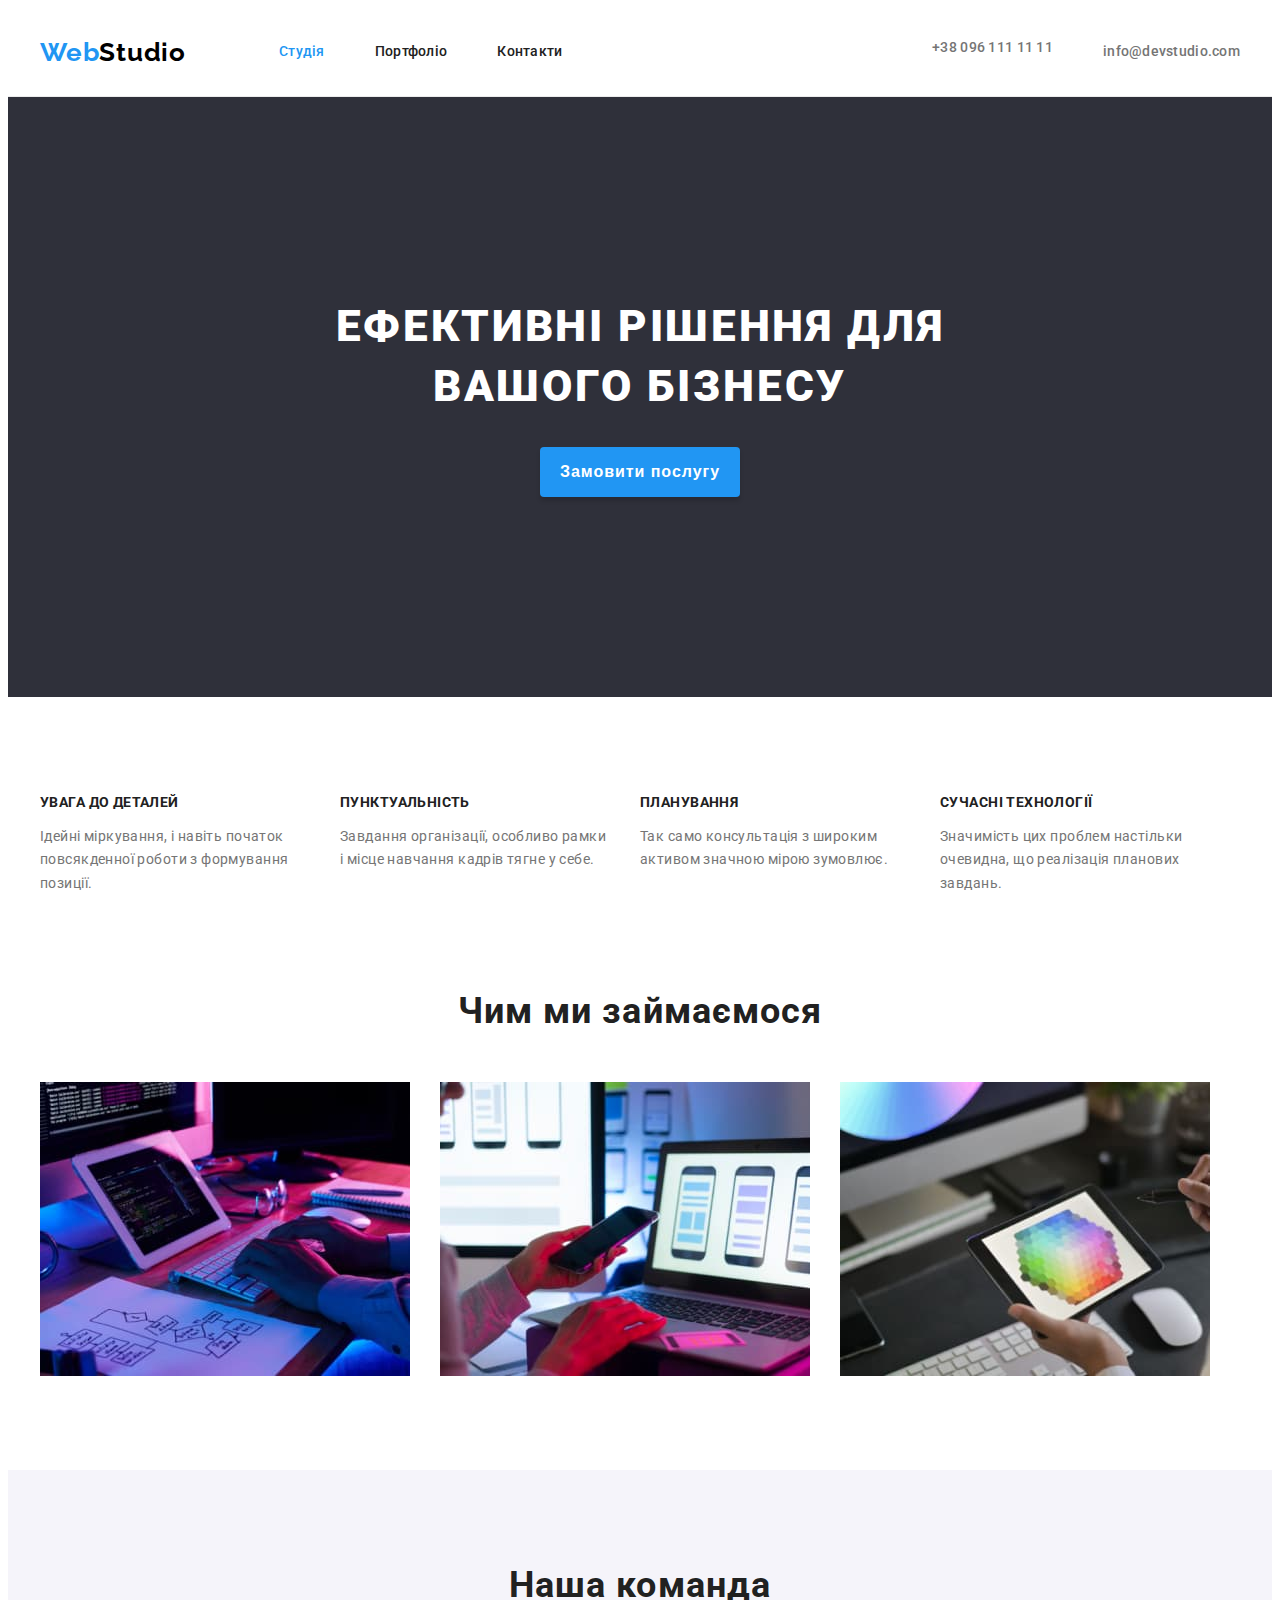
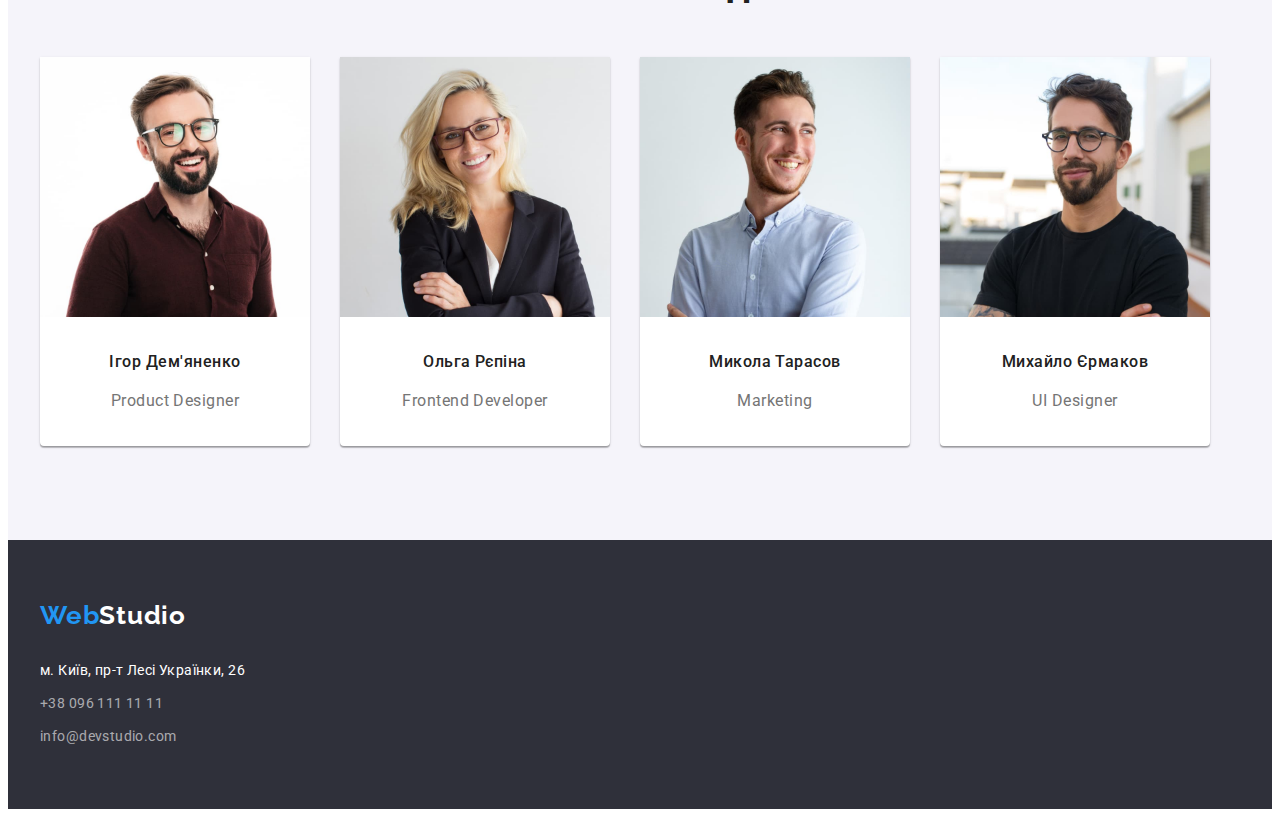
==== index.html @ 99e2f4e7 "save" ====
<!DOCTYPE html>
<html lang="uk">
  <head>
    <meta charset="UTF-8" />
    <meta name="viewport" content="width=device-width, initial-scale=1.0" />
    <title>Студія</title>
    <link rel="preconnect" href="https://fonts.googleapis.com" />
    <link rel="preconnect" href="https://fonts.gstatic.com" crossorigin />
    <link
      href="https://fonts.googleapis.com/css2?family=Raleway:wght@700&family=Roboto:wght@400;500;700;900&display=swap"
      rel="stylesheet"
    />
    <link
      rel="stylesheet"
      href="https://cdnjs.cloudflare.com/ajax/libs/modern-normalize/2.0.0/modern-normalize.min.css"
      integrity="sha512-4xo8blKMVCiXpTaLzQSLSw3KFOVPWhm/TRtuPVc4WG6kUgjH6J03IBuG7JZPkcWMxJ5huwaBpOpnwYElP/m6wg=="
      crossorigin="anonymous"
      referrerpolicy="no-referrer"
    />
    <link rel="stylesheet" href="./css/styles.css" />
  </head>
  <body>
    <header class="header">
      <div class="container header-container">
        <a class="logo header-logo link" href="index.html" lang="eu"
          >Web<span class="logo-color">Studio</span></a
        >
        <nav class="header-nav">
          <ul class="header-menu list">
            <li class="menu-item">
              <a class="menu-link current link" href="./index.html">Студія</a>
            </li>
            <li class="menu-item">
              <a class="menu-link link" href="./portfolio.html">Портфоліо</a>
            </li>
            <li class="menu-item">
              <a class="menu-link link" href="#address">Контакти</a>
            </li>
          </ul>
        </nav>
        <ul class="contacts list contacts-header">
          <li class="contacts-item">
            <a class="contacts-link link" href="tel:+380961111111"
              >+38 096 111 11 11</a
            >
          </li>
          <li class="contacts-item">
            <a class="contacts-link link" href="mailto:info@devstudio.com"
              >info@devstudio.com</a
            >
          </li>
        </ul>
      </div>
    </header>
    <main class="main">
      <!-- Hero -->
      <section class="hero">
        <div class="container hero-container">
          <h1 class="hero-title">Ефективні рішення для вашого бізнесу</h1>
          <button type="button" class="hero-button">Замовити послугу</button>
        </div>
      </section>

      <!--Наші переваги-->
      <section class="advantages section">
        <div class="container">
          <h2 class="hiden-title visually-hidden">Наші переваги</h2>
          <ul class="advantages-list list">
            <li class="advantages-item">
              <h3 class="advantages-list-title">УВАГА ДО ДЕТАЛЕЙ</h3>
              <p class="advantages-text">
                Ідейні міркування, і навіть початок повсякденної роботи з
                формування позиції.
              </p>
            </li>
            <li class="advantages-item">
              <h3 class="advantages-list-title">ПУНКТУАЛЬНІСТЬ</h3>
              <p class="advantages-text">
                Завдання організації, особливо рамки і місце навчання кадрів
                тягне у себе.
              </p>
            </li>
            <li class="advantages-item">
              <h3 class="advantages-list-title">ПЛАНУВАННЯ</h3>
              <p class="advantages-text">
                Так само консультація з широким активом значною мірою зумовлює.
              </p>
            </li>
            <li class="advantages-item">
              <h3 class="advantages-list-title">СУЧАСНІ ТЕХНОЛОГІЇ</h3>
              <p class="advantages-text">
                Значимість цих проблем настільки очевидна, що реалізація
                планових завдань.
              </p>
            </li>
          </ul>
        </div>
      </section>

      <!--Наші послуги-->
      <section class="services section">
        <div class="container">
          <h2 class="services-title">Чим ми займаємося</h2>
          <ul class="services-list list">
            <li class="services-item">
              <img
                src="./images/box.jpg"
                alt="розробка сайтів"
                width="370"
                height="294"
              />
            </li>
            <li class="services-item">
              <img
                src="./images/box2.jpg"
                alt="розробка мобільних додатків"
                width="370"
                height="294"
              />
            </li>
            <li class="services-item">
              <img
                src="./images/box3.jpg"
                alt="веб дизайн"
                width="370"
                height="294"
              />
            </li>
          </ul>
        </div>
      </section>

      <!--Наша команда-->
      <section class="team section">
        <div class="container">
          <h2 class="team-title">Наша команда</h2>
          <ul class="team-list list">
            <li class="team-item">
              <img
                src="./images/team/team1.jpg"
                alt="Фото"
                width="270"
                height="260"
              />
              <div class="team-card-container">
                <h3 class="team-list-title">Ігор Дем'яненко</h3>
                <p class="team-text">Product Designer</p>
              </div>
            </li>
            <li class="team-item">
              <img
                src="./images/team/team2.jpg"
                alt="Фото"
                width="270"
                height="260"
              />
              <div class="team-card-container">
                <h3 class="team-list-title">Ольга Рєпіна</h3>
                <p class="team-text">Frontend Developer</p>
              </div>
            </li>
            <li class="team-item">
              <img
                src="./images/team/team3.jpg"
                alt="Фото"
                width="270"
                height="260"
              />
              <div class="team-card-container">
                <h3 class="team-list-title">Микола Тарасов</h3>
                <p class="team-text">Marketing</p>
              </div>
            </li>
            <li class="team-item">
              <img
                src="./images/team/team4.jpg"
                alt="Фото"
                width="270"
                height="260"
              />
              <div class="team-card-container">
                <h3 class="team-list-title">Михайло Єрмаков</h3>
                <p class="team-text">UI Designer</p>
              </div>
            </li>
          </ul>
        </div>
      </section>
    </main>
    <footer class="footer">
      <div class="container">
        <a class="logo logo-footer link" href="index.html" lang="eu"
          >Web<span class="logo-color-footer">Studio</span></a
        >
        <address class="address-footer" id="address">
          <p class="address-text">м. Київ, пр-т Лесі Українки, 26</p>
          <ul class="contacts list contacts-footer">
            <li class="contacts-item">
              <a
                class="contacts-link link contacst-footer"
                href="tel:+380961111111"
                >+38 096 111 11 11</a
              >
            </li>
            <li class="contacts-item">
              <a
                class="contacts-link link contacst-footer"
                href="mailto:info@devstudio.com"
                >info@devstudio.com</a
              >
            </li>
          </ul>
        </address>
      </div>
    </footer>
  </body>
</html>
---- css/styles.css ----
:root {
    --main-color: #fff;
    --first-color: #2F303A;
    --second-color: #F5F4FA;
    --first-text-color: #212121;
    --second-text-color: #757575;
    --hover-color: #2196F3;
    --button-first-color: #2196F3;
    --button-second-color: #F5F4FA;
    --first-lh: 1.71;
    --second-lh: 1.87;
}

p, h1, h2, h3, h4, h5, h6 {
    margin: 0 auto;
}

ul, ol {
    margin: 0;
    padding: 0;
}

img {
    display: block;
}

.container {
    width: 1200px;
    padding-left: 15px;
    padding-right: 15px;
    margin: 0 auto;
}

body {
    font-family: "Roboto", sans-serif;
    font-style: normal;
    background-color: var(--main-color);
    color: var(--first-text-color);
}


.logo {
    font-family: "Raleway", sans-serif;
    font-size: 26px;
    font-weight: 700;
    line-height: 1.19;
    letter-spacing: 0.78px;
    color: var(--hover-color);
}

.logo-color {
    color: #000;
}

.logo-color-footer {
    color: var(--main-color);
}

.list {
    list-style: none;
}


.link {
    text-decoration: none;
    
}

.hiden-title, .services-title, .team-title {
    text-align: center;
    font-size: 36px;
    line-height: 1.17;
    letter-spacing: 1.08px;
}

.visually-hidden {
    position: absolute;
    width: 1px;
    height: 1px;
    margin: -1px;
    border: 0;
    padding: 0;

    white-space: nowrap;
    clip-path: inset(100%);
    clip: rect(0 0 0 0);
    overflow: hidden;
}



/*--------------------------------------- header -----------------------------------------------------*/ 

.header {
    border-bottom: 1px solid #ECECEC;
}

.menu-link {
    color: var(--first-text-color);
    font-size: 14px;
    font-weight: 500;
    line-height: var(--first-lh);
    letter-spacing: 0.28px;
}

 .menu-link:hover, .menu-link:focus {
    color: var(--hover-color);
 }

.contacts-link {
    color: var(--second-text-color);
    font-size: 14px;
    font-weight: 500;
    line-height: var(--first-lh);
    letter-spacing: 0.28px;
}
 .contacts-link:hover, .contacts-link:focus {
    color: var(--hover-color);
 }

 .header-menu .menu-item .menu-link.current {
    color: var(--hover-color);
 }

 .header-container {
    display: flex;
    align-items: center;
 }

 .header-menu {
    display: flex;
    align-items: center;
    gap: 50px;
 }

 .contacts-header {
     display: flex;
     align-items: center;
     margin-left: auto;
     gap: 50px;
 }

 .header-logo {
    margin-right: 93px;
 }

 .menu-item .menu-link {
        display: block;
        padding-top: 32px;
        padding-bottom: 32px;
 }
/*--------------------------------------- hero -----------------------------------------------------*/

 .hero {
    background-color: var(--first-color);
    padding-top: 200px;
    padding-bottom: 200px;
    text-align: center;
 }

 .hero-title {
    color: var(--main-color); 
    text-align: center;
    font-size: 44px;
    font-weight: 900;
    line-height: 1.36;
    letter-spacing: 2.64px;
    text-transform: uppercase;
    margin-bottom: 30px;
    max-width: 696px;
 }

 .hero-button {
    border-radius: 4px;
    background-color: var(--button-first-color);
    color: var(--main-color);
    text-align: center;
    font-size: 16px;
    font-weight: 700;
    line-height: var(--second-lh);
    letter-spacing: 0.96px;
    border-radius: 4px;
    border: 0px;
    box-shadow: 0 4px 4px 0 rgba(0, 0, 0, 0.15);
    cursor: pointer;
    min-width: 200px;
    min-height: 50px;
 }

 .hero-button:hover, .hero-button:focus {
    background-color: #188CE8;
    color: var(--main-color);
    min-width: 216px;
 }



 /*--------------------------------------- advantages -----------------------------------------------------*/

 .advantages {
    padding-top: 94px;
    padding-bottom: 94px;
 }

.advantages-list-title {
    font-size: 14px;
    font-weight: 700;
    line-height: var(--first-lh);
    letter-spacing: 0.42px;
    text-transform: uppercase;
    margin-bottom: 10px;
}

.advantages-text {
    color: var(--second-text-color);
    font-size: 14px;
    line-height: var(--first-lh);
    letter-spacing: 0.42px;
}

.advantages-list {
    display: flex;
    gap: 30px;
}

.advantages-item {
    max-width: 270px;
}

/*--------------------------------------- service -----------------------------------------------------*/

.services {
    padding-bottom: 94px;
}

.services-title {
    margin-bottom: 50px;
}

.services-list {
    display: flex;
    gap: 30px;
}

 /*--------------------------------------- team -----------------------------------------------------*/

.team {
    background-color: var(--second-color);
    padding-top: 94px;
    padding-bottom: 94px;
}

.team-title {
    margin-bottom: 50px;
}

.team-list-title {
    text-align: center;
    font-size: 16px;
    font-weight: 500;
    line-height: var(--second-lh);
    letter-spacing: 0.48px;
    margin-bottom: 10px;
}

.team-text {
    color: var(--second-text-color);
    text-align: center;
    font-size: 16px;
    line-height: var(--second-lh);
    letter-spacing: 0.48px;
}

.team-item {
    border-radius: 0px 0px 4px 4px;
    background-color: var(--main-color);
    box-shadow: 0px 2px 1px 0px rgba(0, 0, 0, 0.20), 0px 1px 1px 0px rgba(0, 0, 0, 0.14), 0px 1px 3px 0px rgba(0, 0, 0, 0.12);
    width: 270px;
}

.team-list {
    display: flex;
    gap: 30px;
}

.team-card-container {
    padding-top: 30px;
    padding-bottom: 30px;
}

/*--------------------------------------- footer -----------------------------------------------------*/
.footer {
    background-color: var(--first-color);
    padding-top: 60px;
    padding-bottom: 60px;
}

.address-text {
    color: var(--main-color);
    font-size: 14px;
    line-height: var(--first-lh);
    letter-spacing: 0.42px;
    font-style: normal;
}

.contacst-footer {
    color: rgba(255, 255, 255, 0.60);
    font-size: 14px;
    font-style: normal;
    font-weight: 400;
    line-height: var(--first-lh);
    letter-spacing: 0.42px;
}

.address-footer {
    margin-top: 28px;
}

.contacts-footer {
    margin-top: 9px;
}

.contacts-item:first-child {
    margin-bottom: 9px;
}
/* ********************************************** PORTFOLIO ****************************************************** */

.portfolio {
    padding-top: 94px;
    padding-bottom: 94px;
}
.portfolio-filtr {
    margin-bottom: 50px;
    display: flex;
    justify-content: center;
    gap: 8px;
}



.filtr-button {
    color: var(--first-text-color);
    text-align: center;
    font-size: 16px;
    font-weight: 500;
    line-height: 1.62;
    letter-spacing: 0.48px;
    border-radius: 4px;
    background-color: var(--button-second-color);
    cursor: pointer;
    padding: 6px 22px 6px 22px;
    border: 0px;

}

.filtr-button:hover, .filtr-button:focus {
    background-color: var(--hover-color);
    color: var(--main-color);
}

.portfolio-item-title {
    color: var(--first-text-color);
    font-size: 18px;
    font-weight: 700;
    line-height: 2;
    letter-spacing: 1.08px;
    margin-bottom: 4px;
}

.portfolio-text {
    color: var(--second-text-color);
    font-size: 16px;
    line-height: var(--second-lh);
    letter-spacing: 0.48px;
}

.portfolio-list {
    display: flex;
    flex-wrap: wrap;
    justify-content: space-between;
    gap: 30px;

}

.portfolio-item {
    width: 370px;
}

.portfolio-card-container {
    padding: 24px 24px 20px 24px;
    border-right: 1px solid #eee;
    border-bottom: 1px solid #eee;
    border-left: 1px solid #eee;
}

/*  */

/*  */
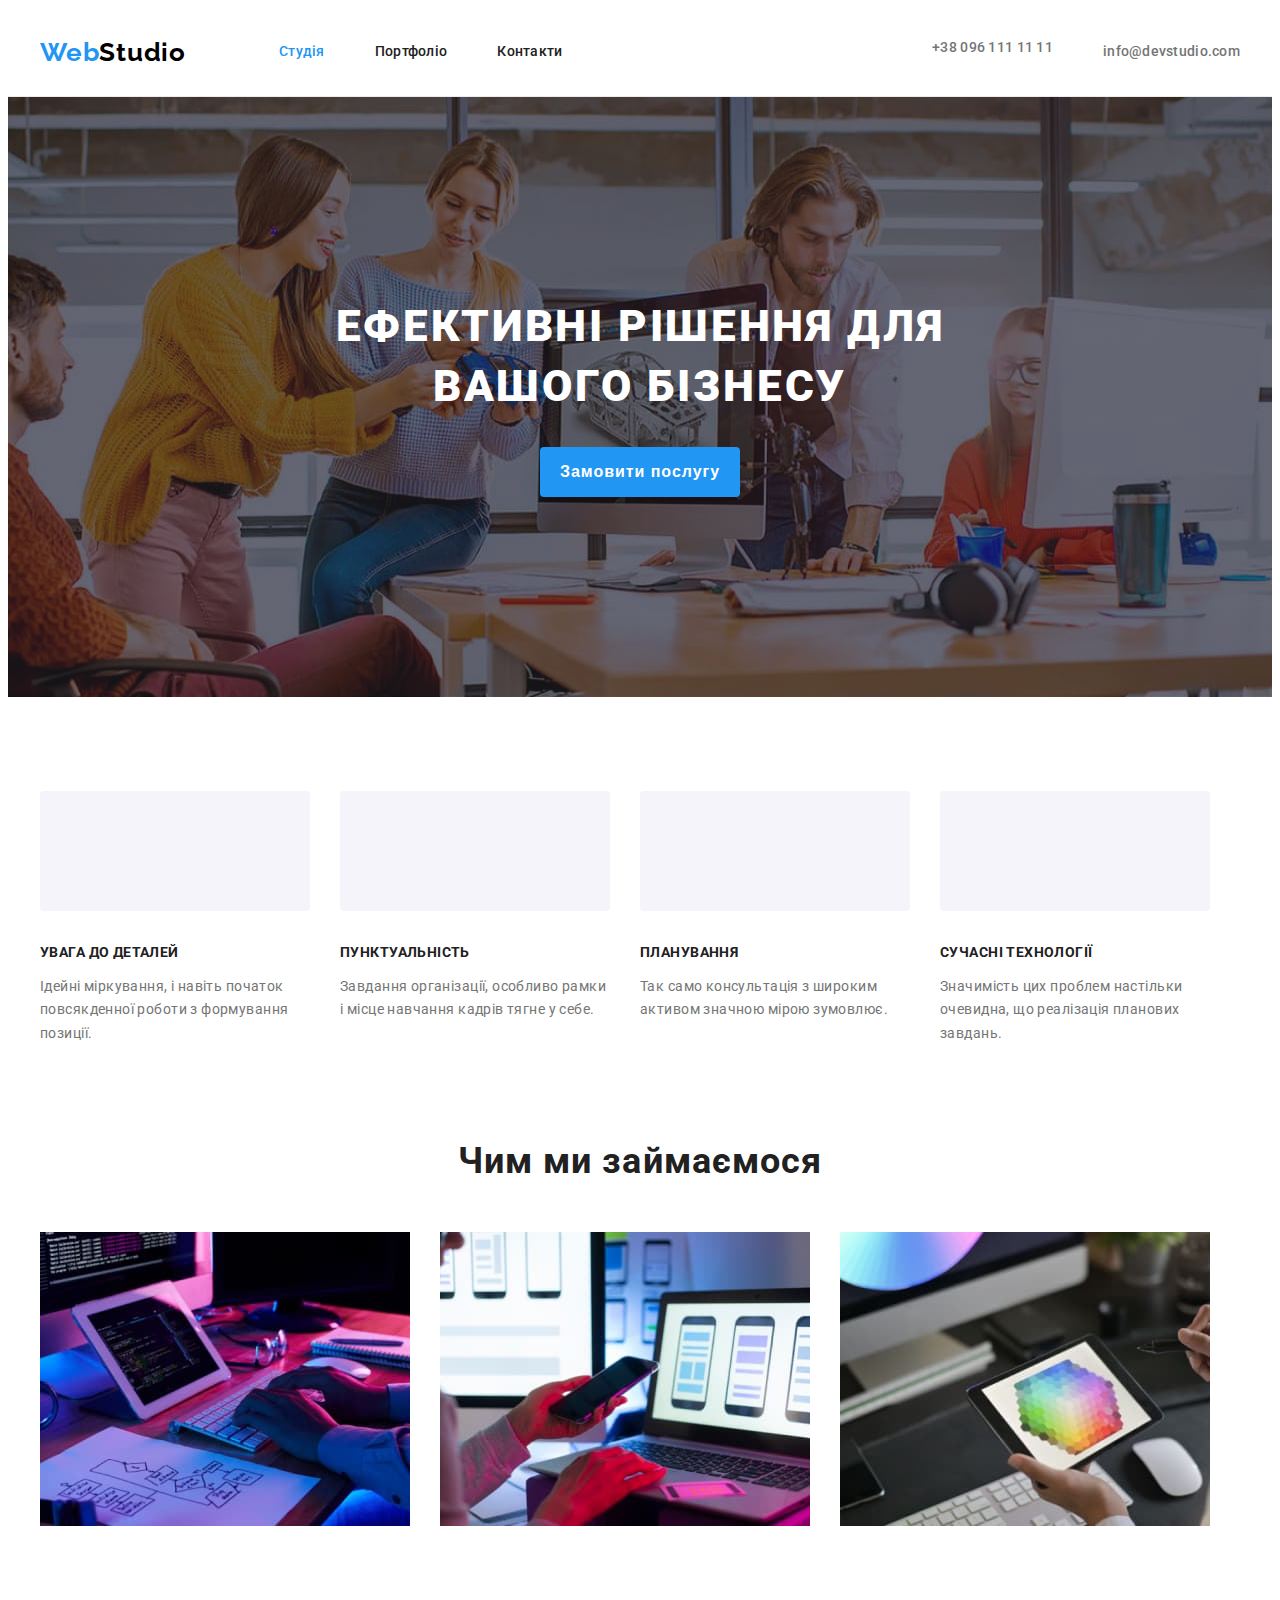
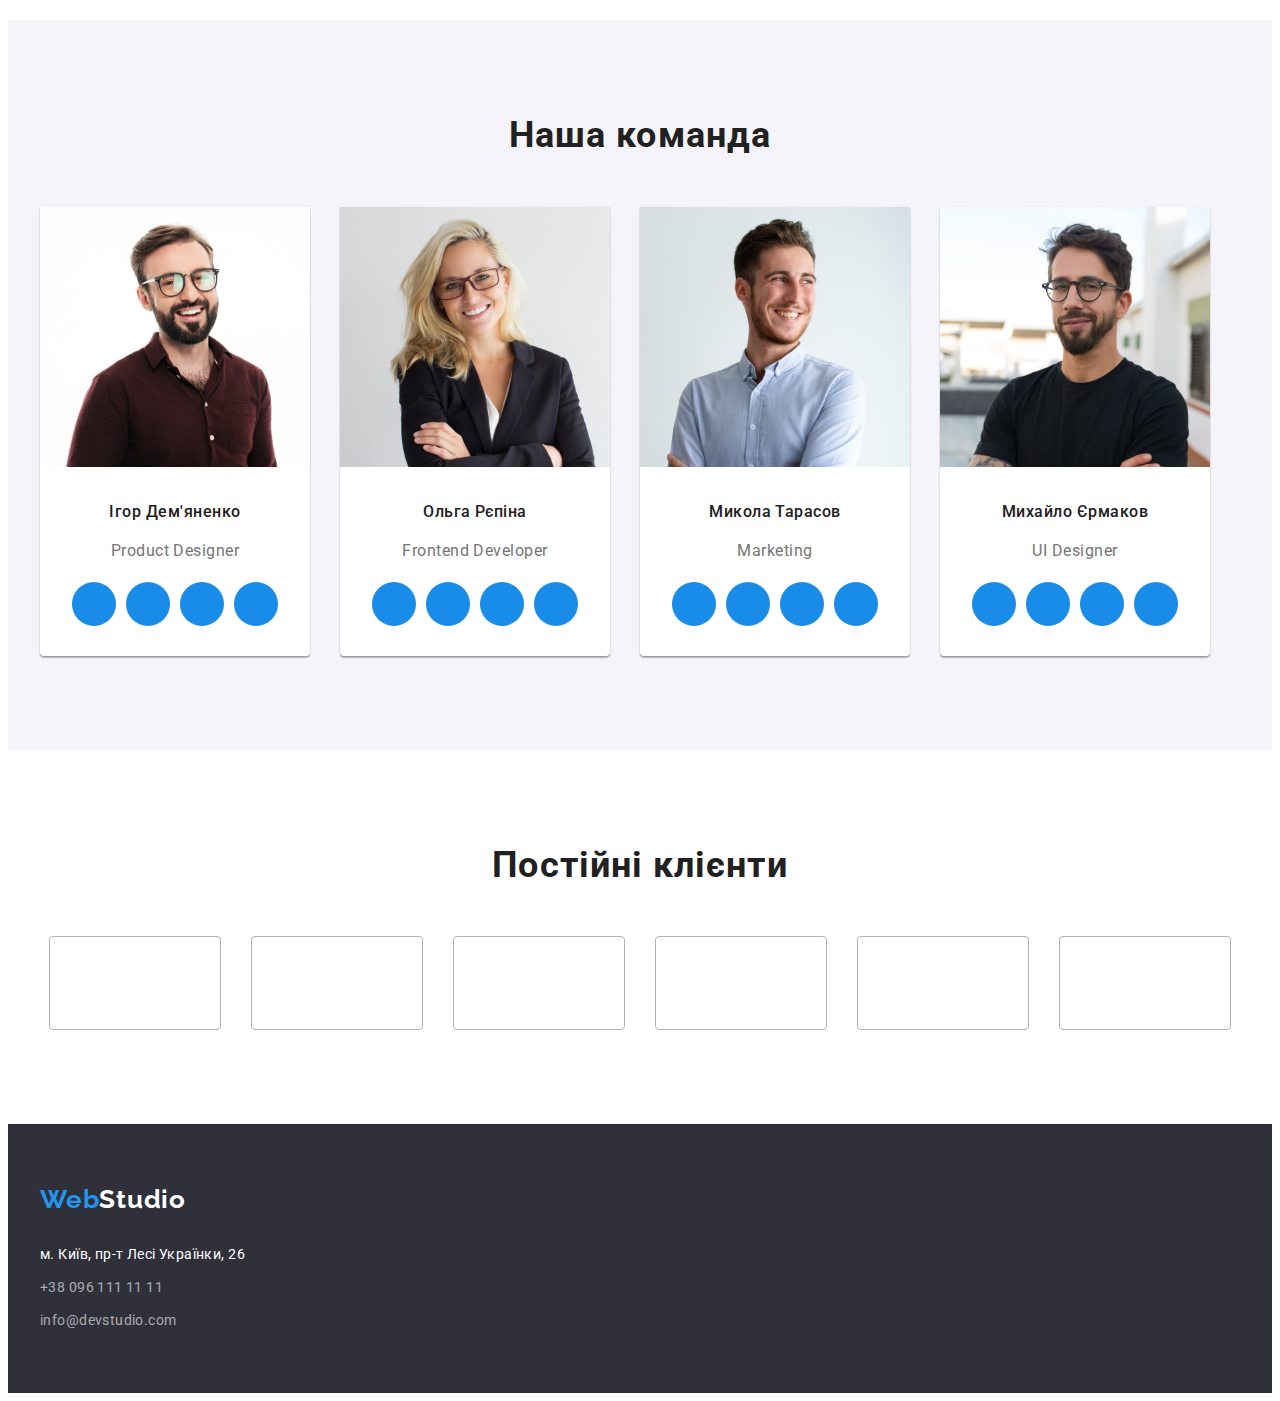
==== commit 94d25858: "save" ====
--- a/index.html
+++ b/index.html
@@ -67,6 +67,7 @@
           <h2 class="hiden-title visually-hidden">Наші переваги</h2>
           <ul class="advantages-list list">
             <li class="advantages-item">
+              <div class="advantages-img"></div>
               <h3 class="advantages-list-title">УВАГА ДО ДЕТАЛЕЙ</h3>
               <p class="advantages-text">
                 Ідейні міркування, і навіть початок повсякденної роботи з
@@ -74,6 +75,7 @@
               </p>
             </li>
             <li class="advantages-item">
+              <div class="advantages-img"></div>
               <h3 class="advantages-list-title">ПУНКТУАЛЬНІСТЬ</h3>
               <p class="advantages-text">
                 Завдання організації, особливо рамки і місце навчання кадрів
@@ -81,12 +83,14 @@
               </p>
             </li>
             <li class="advantages-item">
+              <div class="advantages-img"></div>
               <h3 class="advantages-list-title">ПЛАНУВАННЯ</h3>
               <p class="advantages-text">
                 Так само консультація з широким активом значною мірою зумовлює.
               </p>
             </li>
             <li class="advantages-item">
+              <div class="advantages-img"></div>
               <h3 class="advantages-list-title">СУЧАСНІ ТЕХНОЛОГІЇ</h3>
               <p class="advantages-text">
                 Значимість цих проблем настільки очевидна, що реалізація
@@ -145,6 +149,40 @@
               <div class="team-card-container">
                 <h3 class="team-list-title">Ігор Дем'яненко</h3>
                 <p class="team-text">Product Designer</p>
+                <ul class="team-soc-list list">
+                  <li class="team-soc-item">
+                    <a
+                      href=""
+                      class="team-soc-link link"
+                      target="_blank"
+                      rel="noopener"
+                    ></a>
+                  </li>
+                  <li class="team-soc-item">
+                    <a
+                      href=""
+                      class="team-soc-link link"
+                      target="_blank"
+                      rel="noopener"
+                    ></a>
+                  </li>
+                  <li class="team-soc-item">
+                    <a
+                      href=""
+                      class="team-soc-link link"
+                      target="_blank"
+                      rel="noopener"
+                    ></a>
+                  </li>
+                  <li class="team-soc-item">
+                    <a
+                      href=""
+                      class="team-soc-link link"
+                      target="_blank"
+                      rel="noopener"
+                    ></a>
+                  </li>
+                </ul>
               </div>
             </li>
             <li class="team-item">
@@ -157,6 +195,40 @@
               <div class="team-card-container">
                 <h3 class="team-list-title">Ольга Рєпіна</h3>
                 <p class="team-text">Frontend Developer</p>
+                <ul class="team-soc-list list">
+                  <li class="team-soc-item">
+                    <a
+                      href=""
+                      class="team-soc-link link"
+                      target="_blank"
+                      rel="noopener"
+                    ></a>
+                  </li>
+                  <li class="team-soc-item">
+                    <a
+                      href=""
+                      class="team-soc-link link"
+                      target="_blank"
+                      rel="noopener"
+                    ></a>
+                  </li>
+                  <li class="team-soc-item">
+                    <a
+                      href=""
+                      class="team-soc-link link"
+                      target="_blank"
+                      rel="noopener"
+                    ></a>
+                  </li>
+                  <li class="team-soc-item">
+                    <a
+                      href=""
+                      class="team-soc-link link"
+                      target="_blank"
+                      rel="noopener"
+                    ></a>
+                  </li>
+                </ul>
               </div>
             </li>
             <li class="team-item">
@@ -169,6 +241,40 @@
               <div class="team-card-container">
                 <h3 class="team-list-title">Микола Тарасов</h3>
                 <p class="team-text">Marketing</p>
+                <ul class="team-soc-list list">
+                  <li class="team-soc-item">
+                    <a
+                      href=""
+                      class="team-soc-link link"
+                      target="_blank"
+                      rel="noopener"
+                    ></a>
+                  </li>
+                  <li class="team-soc-item">
+                    <a
+                      href=""
+                      class="team-soc-link link"
+                      target="_blank"
+                      rel="noopener"
+                    ></a>
+                  </li>
+                  <li class="team-soc-item">
+                    <a
+                      href=""
+                      class="team-soc-link link"
+                      target="_blank"
+                      rel="noopener"
+                    ></a>
+                  </li>
+                  <li class="team-soc-item">
+                    <a
+                      href=""
+                      class="team-soc-link link"
+                      target="_blank"
+                      rel="noopener"
+                    ></a>
+                  </li>
+                </ul>
               </div>
             </li>
             <li class="team-item">
@@ -181,12 +287,74 @@
               <div class="team-card-container">
                 <h3 class="team-list-title">Михайло Єрмаков</h3>
                 <p class="team-text">UI Designer</p>
+                <ul class="team-soc-list list">
+                  <li class="team-soc-item">
+                    <a
+                      href=""
+                      class="team-soc-link link"
+                      target="_blank"
+                      rel="noopener"
+                    ></a>
+                  </li>
+                  <li class="team-soc-item">
+                    <a
+                      href=""
+                      class="team-soc-link link"
+                      target="_blank"
+                      rel="noopener"
+                    ></a>
+                  </li>
+                  <li class="team-soc-item">
+                    <a
+                      href=""
+                      class="team-soc-link link"
+                      target="_blank"
+                      rel="noopener"
+                    ></a>
+                  </li>
+                  <li class="team-soc-item">
+                    <a
+                      href=""
+                      class="team-soc-link link"
+                      target="_blank"
+                      rel="noopener"
+                    ></a>
+                  </li>
+                </ul>
               </div>
             </li>
           </ul>
         </div>
       </section>
+
+      <!-- постійні клієнти -->
+      <section class="regular-customers">
+        <div class="container">
+          <h2 class="regular-customers-title">Постійні клієнти</h2>
+          <ul class="regular-customers-list list">
+            <li class="regular-customers-item">
+              <a href="" class="regular-customers-link link"></a>
+            </li>
+            <li class="regular-customers-item">
+              <a href="" class="regular-customers-link link"></a>
+            </li>
+            <li class="regular-customers-item">
+              <a href="" class="regular-customers-link link"></a>
+            </li>
+            <li class="regular-customers-item">
+              <a href="" class="regular-customers-link link"></a>
+            </li>
+            <li class="regular-customers-item">
+              <a href="" class="regular-customers-link link"></a>
+            </li>
+            <li class="regular-customers-item">
+              <a href="" class="regular-customers-link link"></a>
+            </li>
+          </ul>
+        </div>
+      </section>
     </main>
+
     <footer class="footer">
       <div class="container">
         <a class="logo logo-footer link" href="index.html" lang="eu"
--- a/css/styles.css
+++ b/css/styles.css
@@ -66,7 +66,7 @@
     
 }
 
-.hiden-title, .services-title, .team-title {
+.hiden-title, .services-title, .team-title, .regular-customers-title {
     text-align: center;
     font-size: 36px;
     line-height: 1.17;
@@ -156,6 +156,10 @@
     padding-top: 200px;
     padding-bottom: 200px;
     text-align: center;
+    background-image: linear-gradient(rgba(47, 48, 58, 0.4), rgba(47, 48, 58, 0.4)), url(../images/hero-bg.jpg);
+    background-repeat: no-repeat;
+    background-position: center;
+    background-size: 1600px;
  }
 
  .hero-title {
@@ -227,6 +231,13 @@
     max-width: 270px;
 }
 
+.advantages-img {
+    border-radius: 4px;
+    width: 270px;
+    height: 120px;
+    background-color: var(--second-color);
+    margin-bottom: 30px;
+}
 /*--------------------------------------- service -----------------------------------------------------*/
 
 .services {
@@ -274,7 +285,7 @@
 .team-item {
     border-radius: 0px 0px 4px 4px;
     background-color: var(--main-color);
-    box-shadow: 0px 2px 1px 0px rgba(0, 0, 0, 0.20), 0px 1px 1px 0px rgba(0, 0, 0, 0.14), 0px 1px 3px 0px rgba(0, 0, 0, 0.12);
+    box-shadow: 0 2px 1px 0 rgba(0, 0, 0, 0.2), 0 1px 1px 0 rgba(0, 0, 0, 0.14), 0 1px 3px 0 rgba(0, 0, 0, 0.12);
     width: 270px;
 }
 
@@ -288,6 +299,50 @@
     padding-bottom: 30px;
 }
 
+.team-soc-list {
+    display: flex;
+    justify-content: center;
+    gap: 10px;
+    margin-top: 16px;
+}
+
+.team-soc-item {
+    width: 44px;
+    height: 44px;
+}
+
+.team-soc-link {
+    width: 100%;
+    height: 100%;
+    border-radius: 50%;
+    background-color: #188CE8;
+    display: block;
+}
+
+/*--------------------------------------- regular-customers -----------------------------------------------------*/
+
+.regular-customers {
+    padding-top: 94px;
+    padding-bottom: 94px;
+}
+
+.regular-customers-list {
+    margin-top: 50px;
+    display: flex;
+    justify-content: center;
+    gap: 30px;
+}
+
+.regular-customers-item {
+    border: 1px solid #afb1b8;
+    border-radius: 4px;
+    width: 170px;
+    height: 92px;
+}
+
+.regular-customers-link {
+
+}
 /*--------------------------------------- footer -----------------------------------------------------*/
 .footer {
     background-color: var(--first-color);
@@ -386,6 +441,10 @@
     width: 370px;
 }
 
+.portfolio-item:hover, .portfolio-item:focus {
+    box-shadow: 1px 4px 6px 0 rgba(0, 0, 0, 0.16), 0 4px 4px 0 rgba(0, 0, 0, 0.06), 0 1px 1px 0 rgba(0, 0, 0, 0.12);
+}
+
 .portfolio-card-container {
     padding: 24px 24px 20px 24px;
     border-right: 1px solid #eee;
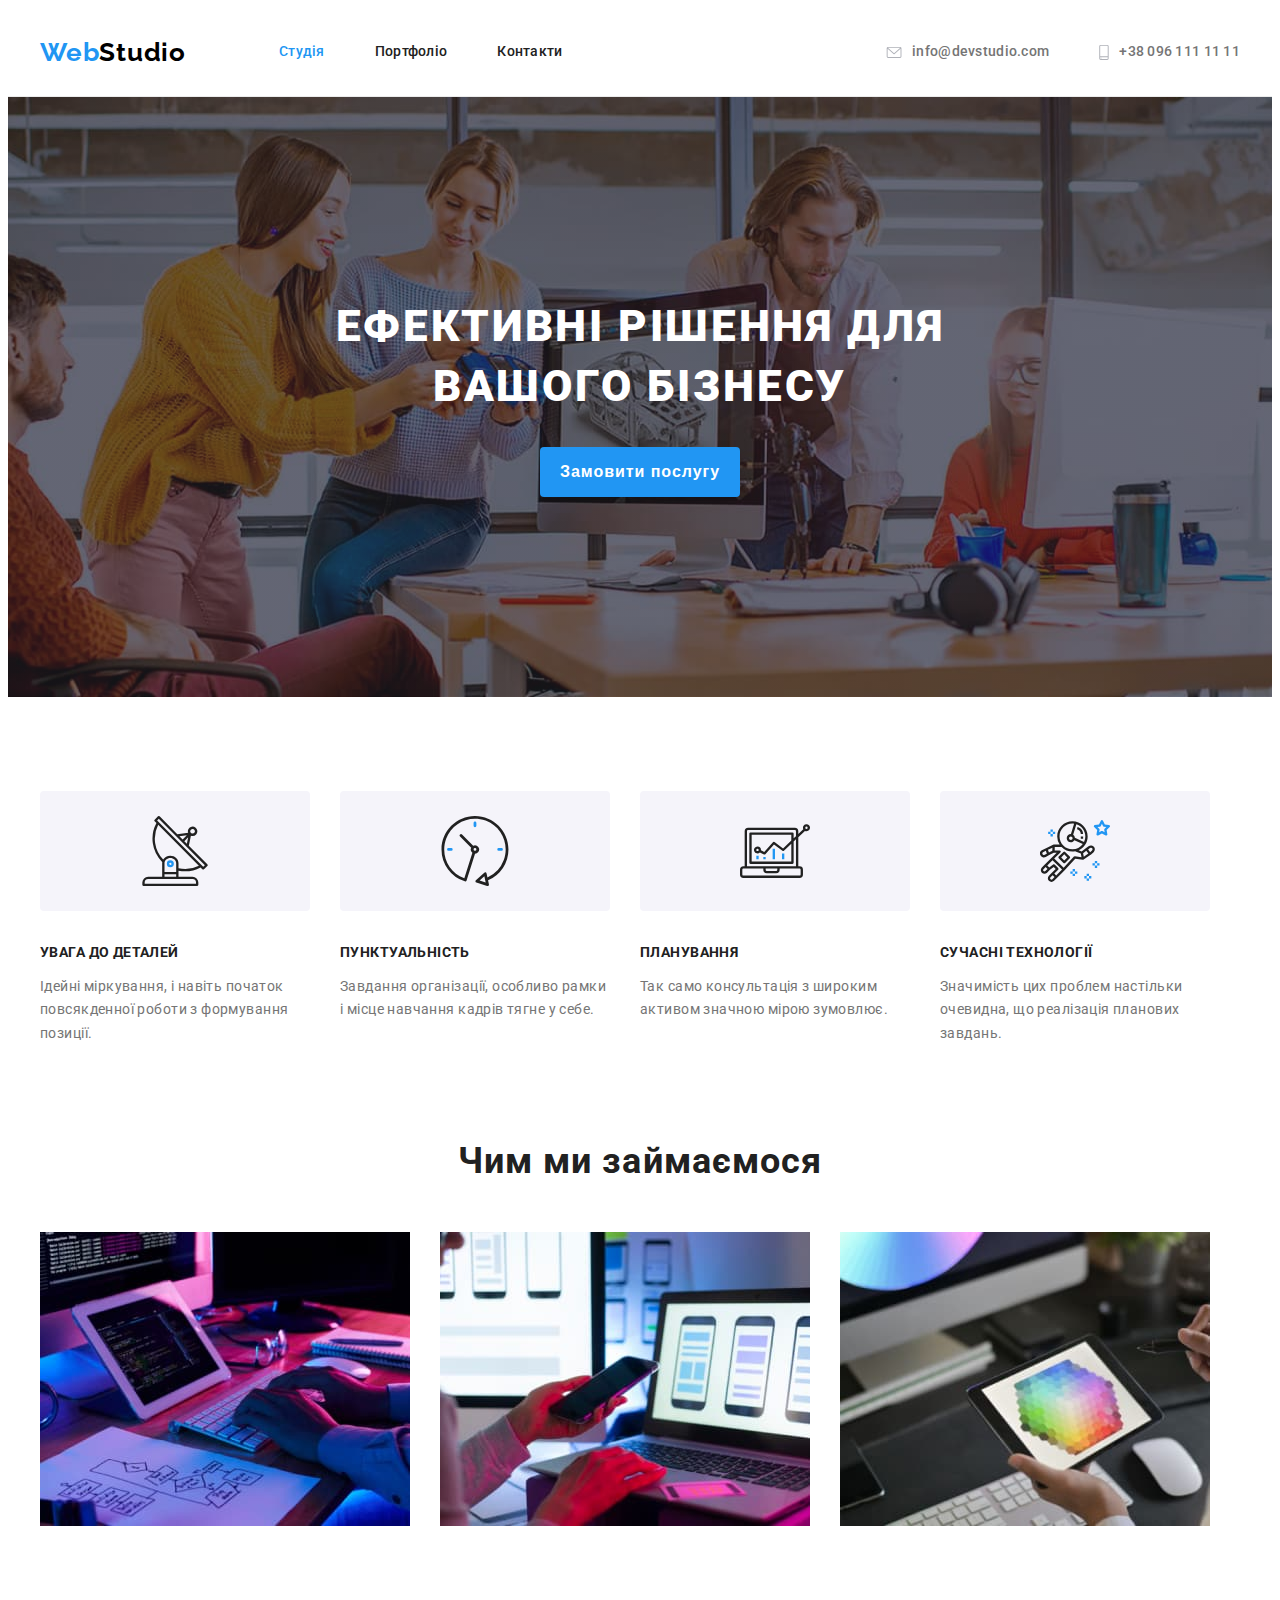
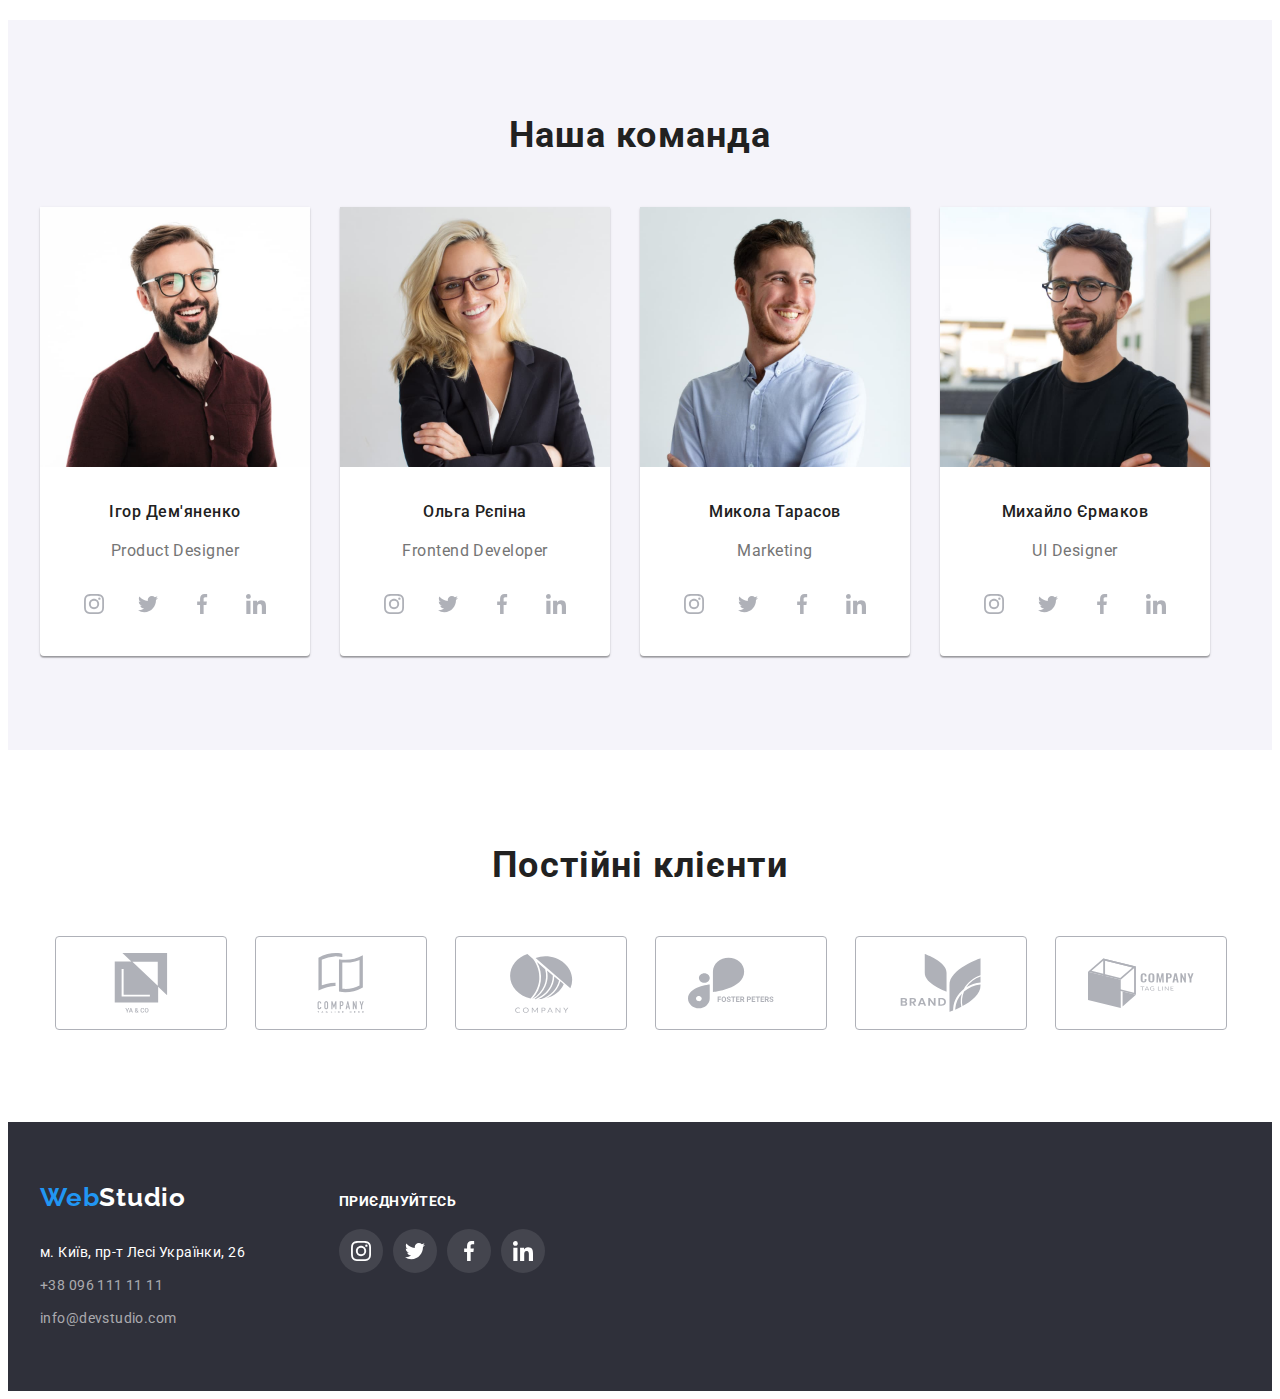
==== commit dc5eb1e5: "save" ====
--- a/index.html
+++ b/index.html
@@ -20,6 +20,8 @@
     <link rel="stylesheet" href="./css/styles.css" />
   </head>
   <body>
+    <!------------------------- HEADER --------------------->
+
     <header class="header">
       <div class="container header-container">
         <a class="logo header-logo link" href="index.html" lang="eu"
@@ -40,20 +42,32 @@
         </nav>
         <ul class="contacts list contacts-header">
           <li class="contacts-item">
-            <a class="contacts-link link" href="tel:+380961111111"
-              >+38 096 111 11 11</a
+            <a
+              class="contacts-link link contacts-heder-icon"
+              href="mailto:info@devstudio.com"
+            >
+              <svg width="16" height="12" class="heder-icon">
+                <use href="./images/symbol-defs.svg#icon-envelope"></use>
+              </svg>
+              info@devstudio.com</a
             >
           </li>
           <li class="contacts-item">
-            <a class="contacts-link link" href="mailto:info@devstudio.com"
-              >info@devstudio.com</a
+            <a
+              class="contacts-link link contacts-heder-icon"
+              href="tel:+380961111111"
+              ><svg width="10" height="16" class="heder-icon">
+                <use href="./images/symbol-defs.svg#icon-smartphone"></use>
+              </svg>
+              +38 096 111 11 11</a
             >
           </li>
         </ul>
       </div>
     </header>
     <main class="main">
-      <!-- Hero -->
+      <!-------------------- Hero ------------------>
+
       <section class="hero">
         <div class="container hero-container">
           <h1 class="hero-title">Ефективні рішення для вашого бізнесу</h1>
@@ -61,13 +75,18 @@
         </div>
       </section>
 
-      <!--Наші переваги-->
+      <!-------------------Наші переваги--------------->
+
       <section class="advantages section">
         <div class="container">
           <h2 class="hiden-title visually-hidden">Наші переваги</h2>
           <ul class="advantages-list list">
             <li class="advantages-item">
-              <div class="advantages-img"></div>
+              <div class="advantages-img">
+                <svg width="70" height="70">
+                  <use href="./images/symbol-defs.svg#icon-antenna"></use>
+                </svg>
+              </div>
               <h3 class="advantages-list-title">УВАГА ДО ДЕТАЛЕЙ</h3>
               <p class="advantages-text">
                 Ідейні міркування, і навіть початок повсякденної роботи з
@@ -75,7 +94,11 @@
               </p>
             </li>
             <li class="advantages-item">
-              <div class="advantages-img"></div>
+              <div class="advantages-img">
+                <svg width="70" height="70">
+                  <use href="./images/symbol-defs.svg#icon-clock"></use>
+                </svg>
+              </div>
               <h3 class="advantages-list-title">ПУНКТУАЛЬНІСТЬ</h3>
               <p class="advantages-text">
                 Завдання організації, особливо рамки і місце навчання кадрів
@@ -83,14 +106,22 @@
               </p>
             </li>
             <li class="advantages-item">
-              <div class="advantages-img"></div>
+              <div class="advantages-img">
+                <svg width="70" height="70">
+                  <use href="./images/symbol-defs.svg#icon-diagram"></use>
+                </svg>
+              </div>
               <h3 class="advantages-list-title">ПЛАНУВАННЯ</h3>
               <p class="advantages-text">
                 Так само консультація з широким активом значною мірою зумовлює.
               </p>
             </li>
             <li class="advantages-item">
-              <div class="advantages-img"></div>
+              <div class="advantages-img">
+                <svg width="70" height="70">
+                  <use href="./images/symbol-defs.svg#icon-astronaut"></use>
+                </svg>
+              </div>
               <h3 class="advantages-list-title">СУЧАСНІ ТЕХНОЛОГІЇ</h3>
               <p class="advantages-text">
                 Значимість цих проблем настільки очевидна, що реалізація
@@ -101,7 +132,8 @@
         </div>
       </section>
 
-      <!--Наші послуги-->
+      <!-------------Наші послуги------------->
+
       <section class="services section">
         <div class="container">
           <h2 class="services-title">Чим ми займаємося</h2>
@@ -134,7 +166,8 @@
         </div>
       </section>
 
-      <!--Наша команда-->
+      <!-----------------Наша команда---------------------------->
+
       <section class="team section">
         <div class="container">
           <h2 class="team-title">Наша команда</h2>
@@ -156,31 +189,53 @@
                       class="team-soc-link link"
                       target="_blank"
                       rel="noopener"
-                    ></a>
-                  </li>
-                  <li class="team-soc-item">
-                    <a
-                      href=""
-                      class="team-soc-link link"
-                      target="_blank"
-                      rel="noopener"
-                    ></a>
-                  </li>
-                  <li class="team-soc-item">
-                    <a
-                      href=""
-                      class="team-soc-link link"
-                      target="_blank"
-                      rel="noopener"
-                    ></a>
-                  </li>
-                  <li class="team-soc-item">
-                    <a
-                      href=""
-                      class="team-soc-link link"
-                      target="_blank"
-                      rel="noopener"
-                    ></a>
+                    >
+                      <svg class="team-soc-icon">
+                        <use
+                          href="./images/symbol-defs.svg#icon-instagram"
+                        ></use>
+                      </svg>
+                    </a>
+                  </li>
+                  <li class="team-soc-item">
+                    <a
+                      href=""
+                      class="team-soc-link link"
+                      target="_blank"
+                      rel="noopener"
+                    >
+                      <svg class="team-soc-icon">
+                        <use href="./images/symbol-defs.svg#icon-twitter"></use>
+                      </svg>
+                    </a>
+                  </li>
+                  <li class="team-soc-item">
+                    <a
+                      href=""
+                      class="team-soc-link link"
+                      target="_blank"
+                      rel="noopener"
+                    >
+                      <svg class="team-soc-icon">
+                        <use
+                          href="./images/symbol-defs.svg#icon-facebook"
+                        ></use>
+                      </svg>
+                    </a>
+                  </li>
+                  <li class="team-soc-item">
+                    <a
+                      href=""
+                      class="team-soc-link link"
+                      target="_blank"
+                      rel="noopener"
+                    >
+                      <svg class="team-soc-icon">
+                        <use
+                          href="./images/symbol-defs.svg#icon-linkedin"
+                        ></use>
+                      </svg>
+                    </a>
                   </li>
                 </ul>
               </div>
@@ -202,31 +257,53 @@
                       class="team-soc-link link"
                       target="_blank"
                       rel="noopener"
-                    ></a>
-                  </li>
-                  <li class="team-soc-item">
-                    <a
-                      href=""
-                      class="team-soc-link link"
-                      target="_blank"
-                      rel="noopener"
-                    ></a>
-                  </li>
-                  <li class="team-soc-item">
-                    <a
-                      href=""
-                      class="team-soc-link link"
-                      target="_blank"
-                      rel="noopener"
-                    ></a>
-                  </li>
-                  <li class="team-soc-item">
-                    <a
-                      href=""
-                      class="team-soc-link link"
-                      target="_blank"
-                      rel="noopener"
-                    ></a>
+                    >
+                      <svg class="team-soc-icon">
+                        <use
+                          href="./images/symbol-defs.svg#icon-instagram"
+                        ></use>
+                      </svg>
+                    </a>
+                  </li>
+                  <li class="team-soc-item">
+                    <a
+                      href=""
+                      class="team-soc-link link"
+                      target="_blank"
+                      rel="noopener"
+                    >
+                      <svg class="team-soc-icon">
+                        <use href="./images/symbol-defs.svg#icon-twitter"></use>
+                      </svg>
+                    </a>
+                  </li>
+                  <li class="team-soc-item">
+                    <a
+                      href=""
+                      class="team-soc-link link"
+                      target="_blank"
+                      rel="noopener"
+                    >
+                      <svg class="team-soc-icon">
+                        <use
+                          href="./images/symbol-defs.svg#icon-facebook"
+                        ></use>
+                      </svg>
+                    </a>
+                  </li>
+                  <li class="team-soc-item">
+                    <a
+                      href=""
+                      class="team-soc-link link"
+                      target="_blank"
+                      rel="noopener"
+                    >
+                      <svg class="team-soc-icon">
+                        <use
+                          href="./images/symbol-defs.svg#icon-linkedin"
+                        ></use>
+                      </svg>
+                    </a>
                   </li>
                 </ul>
               </div>
@@ -248,31 +325,52 @@
                       class="team-soc-link link"
                       target="_blank"
                       rel="noopener"
-                    ></a>
-                  </li>
-                  <li class="team-soc-item">
-                    <a
-                      href=""
-                      class="team-soc-link link"
-                      target="_blank"
-                      rel="noopener"
-                    ></a>
-                  </li>
-                  <li class="team-soc-item">
-                    <a
-                      href=""
-                      class="team-soc-link link"
-                      target="_blank"
-                      rel="noopener"
-                    ></a>
-                  </li>
-                  <li class="team-soc-item">
-                    <a
-                      href=""
-                      class="team-soc-link link"
-                      target="_blank"
-                      rel="noopener"
-                    ></a>
+                      ><svg class="team-soc-icon">
+                        <use
+                          href="./images/symbol-defs.svg#icon-instagram"
+                        ></use>
+                      </svg>
+                    </a>
+                  </li>
+                  <li class="team-soc-item">
+                    <a
+                      href=""
+                      class="team-soc-link link"
+                      target="_blank"
+                      rel="noopener"
+                    >
+                      <svg class="team-soc-icon">
+                        <use href="./images/symbol-defs.svg#icon-twitter"></use>
+                      </svg>
+                    </a>
+                  </li>
+                  <li class="team-soc-item">
+                    <a
+                      href=""
+                      class="team-soc-link link"
+                      target="_blank"
+                      rel="noopener"
+                    >
+                      <svg class="team-soc-icon">
+                        <use
+                          href="./images/symbol-defs.svg#icon-facebook"
+                        ></use>
+                      </svg>
+                    </a>
+                  </li>
+                  <li class="team-soc-item">
+                    <a
+                      href=""
+                      class="team-soc-link link"
+                      target="_blank"
+                      rel="noopener"
+                    >
+                      <svg class="team-soc-icon">
+                        <use
+                          href="./images/symbol-defs.svg#icon-linkedin"
+                        ></use>
+                      </svg>
+                    </a>
                   </li>
                 </ul>
               </div>
@@ -294,31 +392,53 @@
                       class="team-soc-link link"
                       target="_blank"
                       rel="noopener"
-                    ></a>
-                  </li>
-                  <li class="team-soc-item">
-                    <a
-                      href=""
-                      class="team-soc-link link"
-                      target="_blank"
-                      rel="noopener"
-                    ></a>
-                  </li>
-                  <li class="team-soc-item">
-                    <a
-                      href=""
-                      class="team-soc-link link"
-                      target="_blank"
-                      rel="noopener"
-                    ></a>
-                  </li>
-                  <li class="team-soc-item">
-                    <a
-                      href=""
-                      class="team-soc-link link"
-                      target="_blank"
-                      rel="noopener"
-                    ></a>
+                    >
+                      <svg class="team-soc-icon">
+                        <use
+                          href="./images/symbol-defs.svg#icon-instagram"
+                        ></use>
+                      </svg>
+                    </a>
+                  </li>
+                  <li class="team-soc-item">
+                    <a
+                      href=""
+                      class="team-soc-link link"
+                      target="_blank"
+                      rel="noopener"
+                    >
+                      <svg class="team-soc-icon">
+                        <use href="./images/symbol-defs.svg#icon-twitter"></use>
+                      </svg>
+                    </a>
+                  </li>
+                  <li class="team-soc-item">
+                    <a
+                      href=""
+                      class="team-soc-link link"
+                      target="_blank"
+                      rel="noopener"
+                    >
+                      <svg class="team-soc-icon">
+                        <use
+                          href="./images/symbol-defs.svg#icon-facebook"
+                        ></use>
+                      </svg>
+                    </a>
+                  </li>
+                  <li class="team-soc-item">
+                    <a
+                      href=""
+                      class="team-soc-link link"
+                      target="_blank"
+                      rel="noopener"
+                    >
+                      <svg class="team-soc-icon">
+                        <use
+                          href="./images/symbol-defs.svg#icon-linkedin"
+                        ></use>
+                      </svg>
+                    </a>
                   </li>
                 </ul>
               </div>
@@ -327,58 +447,119 @@
         </div>
       </section>
 
-      <!-- постійні клієнти -->
+      <!---------- постійні клієнти ----------->
+
       <section class="regular-customers">
         <div class="container">
           <h2 class="regular-customers-title">Постійні клієнти</h2>
           <ul class="regular-customers-list list">
             <li class="regular-customers-item">
-              <a href="" class="regular-customers-link link"></a>
+              <a href="" class="regular-customers-link link">
+                <svg class="regular-customer-icon">
+                  <use href="./images/symbol-defs.svg#icon-group"></use>
+                </svg>
+              </a>
             </li>
             <li class="regular-customers-item">
-              <a href="" class="regular-customers-link link"></a>
+              <a href="" class="regular-customers-link link">
+                <svg class="regular-customer-icon">
+                  <use href="./images/symbol-defs.svg#icon-group-1"></use>
+                </svg>
+              </a>
             </li>
             <li class="regular-customers-item">
-              <a href="" class="regular-customers-link link"></a>
+              <a href="" class="regular-customers-link link">
+                <svg class="regular-customer-icon">
+                  <use href="./images/symbol-defs.svg#icon-group-2"></use>
+                </svg>
+              </a>
             </li>
             <li class="regular-customers-item">
-              <a href="" class="regular-customers-link link"></a>
+              <a href="" class="regular-customers-link link">
+                <svg class="regular-customer-icon">
+                  <use href="./images/symbol-defs.svg#icon-group-3"></use>
+                </svg>
+              </a>
             </li>
             <li class="regular-customers-item">
-              <a href="" class="regular-customers-link link"></a>
+              <a href="" class="regular-customers-link link">
+                <svg class="regular-customer-icon">
+                  <use href="./images/symbol-defs.svg#icon-group-4"></use>
+                </svg>
+              </a>
             </li>
             <li class="regular-customers-item">
-              <a href="" class="regular-customers-link link"></a>
+              <a href="" class="regular-customers-link link">
+                <svg class="regular-customer-icon">
+                  <use href="./images/symbol-defs.svg#icon-group-5"></use>
+                </svg>
+              </a>
             </li>
           </ul>
         </div>
       </section>
     </main>
+    <!---------------- FOOTER ------------------>
 
     <footer class="footer">
-      <div class="container">
-        <a class="logo logo-footer link" href="index.html" lang="eu"
-          >Web<span class="logo-color-footer">Studio</span></a
-        >
-        <address class="address-footer" id="address">
-          <p class="address-text">м. Київ, пр-т Лесі Українки, 26</p>
-          <ul class="contacts list contacts-footer">
-            <li class="contacts-item">
-              <a
-                class="contacts-link link contacst-footer"
-                href="tel:+380961111111"
-                >+38 096 111 11 11</a
-              >
-            </li>
-            <li class="contacts-item">
-              <a
-                class="contacts-link link contacst-footer"
-                href="mailto:info@devstudio.com"
-                >info@devstudio.com</a
-              >
+      <div class="container footer-wrap">
+        <div class="footer-nav-wrap">
+          <a class="logo logo-footer link" href="index.html" lang="eu"
+            >Web<span class="logo-color-footer">Studio</span></a
+          >
+          <address class="address-footer" id="address">
+            <p class="address-text">м. Київ, пр-т Лесі Українки, 26</p>
+            <ul class="contacts list contacts-footer">
+              <li class="contacts-item contacts-item-footer">
+                <a
+                  class="contacts-link link contacst-footer"
+                  href="tel:+380961111111"
+                  >+38 096 111 11 11</a
+                >
+              </li>
+              <li class="contacts-item">
+                <a
+                  class="contacts-link link contacst-footer"
+                  href="mailto:info@devstudio.com"
+                  >info@devstudio.com</a
+                >
+              </li>
+            </ul>
+          </address>
+        </div>
+        <div class="footer-soc">
+          <h3 class="footer-soc-title">приєднуйтесь</h3>
+          <ul class="footer-soc-list list">
+            <li class="footer-soc-item">
+              <a href="" class="footer-soc-link link">
+                <svg class="footer-soc-icon">
+                  <use href="./images/symbol-defs.svg#icon-instagram"></use>
+                </svg>
+              </a>
+            </li>
+            <li class="footer-soc-item">
+              <a href="" class="footer-soc-link link">
+                <svg class="footer-soc-icon">
+                  <use href="./images/symbol-defs.svg#icon-twitter"></use>
+                </svg>
+              </a>
+            </li>
+            <li class="footer-soc-item">
+              <a href="" class="footer-soc-link link">
+                <svg class="footer-soc-icon">
+                  <use href="./images/symbol-defs.svg#icon-facebook"></use>
+                </svg>
+              </a>
+            </li>
+            <li class="footer-soc-item">
+              <a href="" class="footer-soc-link link">
+                <svg class="footer-soc-icon">
+                  <use href="./images/symbol-defs.svg#icon-linkedin"></use>
+                </svg>
+              </a>
             </li>
           </ul>
-        </address>
+        </div>
       </div>
     </footer>
   </body>
--- a/css/styles.css
+++ b/css/styles.css
@@ -7,6 +7,7 @@
     --hover-color: #2196F3;
     --button-first-color: #2196F3;
     --button-second-color: #F5F4FA;
+    --icon-color: #AFB1B8;
     --first-lh: 1.71;
     --second-lh: 1.87;
 }
@@ -113,9 +114,23 @@
     font-weight: 500;
     line-height: var(--first-lh);
     letter-spacing: 0.28px;
-}
+    display: flex;
+    align-items: center;
+}
+
+.heder-icon {
+    margin-right: 10px;
+    fill: var(--icon-color);
+}
+
  .contacts-link:hover, .contacts-link:focus {
     color: var(--hover-color);
+ }
+
+ .contacts-link:hover .heder-icon,
+ .contacts-link:focus .heder-icon {
+     color: var(--hover-color);
+     fill: var(--hover-color);
  }
 
  .header-menu .menu-item .menu-link.current {
@@ -149,6 +164,8 @@
         padding-top: 32px;
         padding-bottom: 32px;
  }
+ 
+
 /*--------------------------------------- hero -----------------------------------------------------*/
 
  .hero {
@@ -159,7 +176,9 @@
     background-image: linear-gradient(rgba(47, 48, 58, 0.4), rgba(47, 48, 58, 0.4)), url(../images/hero-bg.jpg);
     background-repeat: no-repeat;
     background-position: center;
-    background-size: 1600px;
+    background-size: cover;
+    max-width: 1600px;
+    margin: 0 auto;
  }
 
  .hero-title {
@@ -237,6 +256,9 @@
     height: 120px;
     background-color: var(--second-color);
     margin-bottom: 30px;
+    display: flex;
+    align-items: center;
+    justify-content: center;
 }
 /*--------------------------------------- service -----------------------------------------------------*/
 
@@ -315,8 +337,23 @@
     width: 100%;
     height: 100%;
     border-radius: 50%;
-    background-color: #188CE8;
-    display: block;
+    display: flex;
+    align-items: center;
+    justify-content: center;
+    fill: var(--icon-color);
+}
+
+.team-soc-icon {
+    width: 20px;
+    height: 20px;
+}
+
+.team-soc-link:hover, .team-soc-link:focus {
+  background-color: var(--hover-color);
+}
+
+.team-soc-link:hover .team-soc-icon {
+    fill: var(--main-color);
 }
 
 /*--------------------------------------- regular-customers -----------------------------------------------------*/
@@ -329,20 +366,41 @@
 .regular-customers-list {
     margin-top: 50px;
     display: flex;
+    align-items: center;
     justify-content: center;
     gap: 30px;
 }
 
 .regular-customers-item {
+    width: 170px;
+    height: 92px;
+}
+
+.regular-customers-link {
+    width: 100%;
+    height: 100%;
     border: 1px solid #afb1b8;
     border-radius: 4px;
-    width: 170px;
-    height: 92px;
-}
-
-.regular-customers-link {
-
-}
+    display: flex;
+    align-items: center;
+    justify-content: center;
+    fill: var(--icon-color);
+}
+
+.regular-customer-icon {
+    width: 106px;
+    height: 60px;
+}
+
+.regular-customers-link:hover, .regular-customers-link:focus {
+    border-color: var(--hover-color);
+}
+
+.regular-customers-link:hover .regular-customer-icon,
+.regular-customers-link:focus .regular-customer-icon {
+    fill: var(--hover-color);
+}
+
 /*--------------------------------------- footer -----------------------------------------------------*/
 .footer {
     background-color: var(--first-color);
@@ -375,15 +433,67 @@
     margin-top: 9px;
 }
 
-.contacts-item:first-child {
+.contacts-item-footer:first-child {
     margin-bottom: 9px;
 }
+
+
+
+.footer-soc-title {
+    font-family: var(--font-family);
+    font-weight: 700;
+    font-size: 14px;
+    letter-spacing: 0.42px;
+    text-transform: uppercase;
+    color: var(--main-color);
+    margin-bottom: 20px;
+}
+
+.footer-soc-list {
+    display: flex;
+    align-items: center;
+    justify-content: center;
+    gap: 10px;
+}
+
+.footer-soc-item {
+    width: 44px;
+    height: 44px;
+}
+
+.footer-soc-link {
+    width: 100%;
+    height: 100%;
+    border-radius: 50%;
+    display: flex;
+    align-items: center;
+    justify-content: center;
+    fill: var(--main-color);
+    background-color: rgba(255, 255, 255, 0.1);
+}
+
+.footer-soc-icon {
+    width: 20px;
+    height: 20px;
+}
+
+.footer-soc-link:hover, .footer-soc-link:focus {
+    background-color: var(--hover-color);
+}
+
+.footer-wrap {
+    display: flex;
+    gap: 94px;
+    align-items: baseline;
+}
+
 /* ********************************************** PORTFOLIO ****************************************************** */
 
 .portfolio {
     padding-top: 94px;
     padding-bottom: 94px;
 }
+
 .portfolio-filtr {
     margin-bottom: 50px;
     display: flex;
@@ -411,6 +521,7 @@
 .filtr-button:hover, .filtr-button:focus {
     background-color: var(--hover-color);
     color: var(--main-color);
+    box-shadow: 0 2px 2px 0 rgba(0, 0, 0, 0.12), 0 1px 2px 0 rgba(0, 0, 0, 0.08), 0 3px 1px 0 rgba(0, 0, 0, 0.1);
 }
 
 .portfolio-item-title {
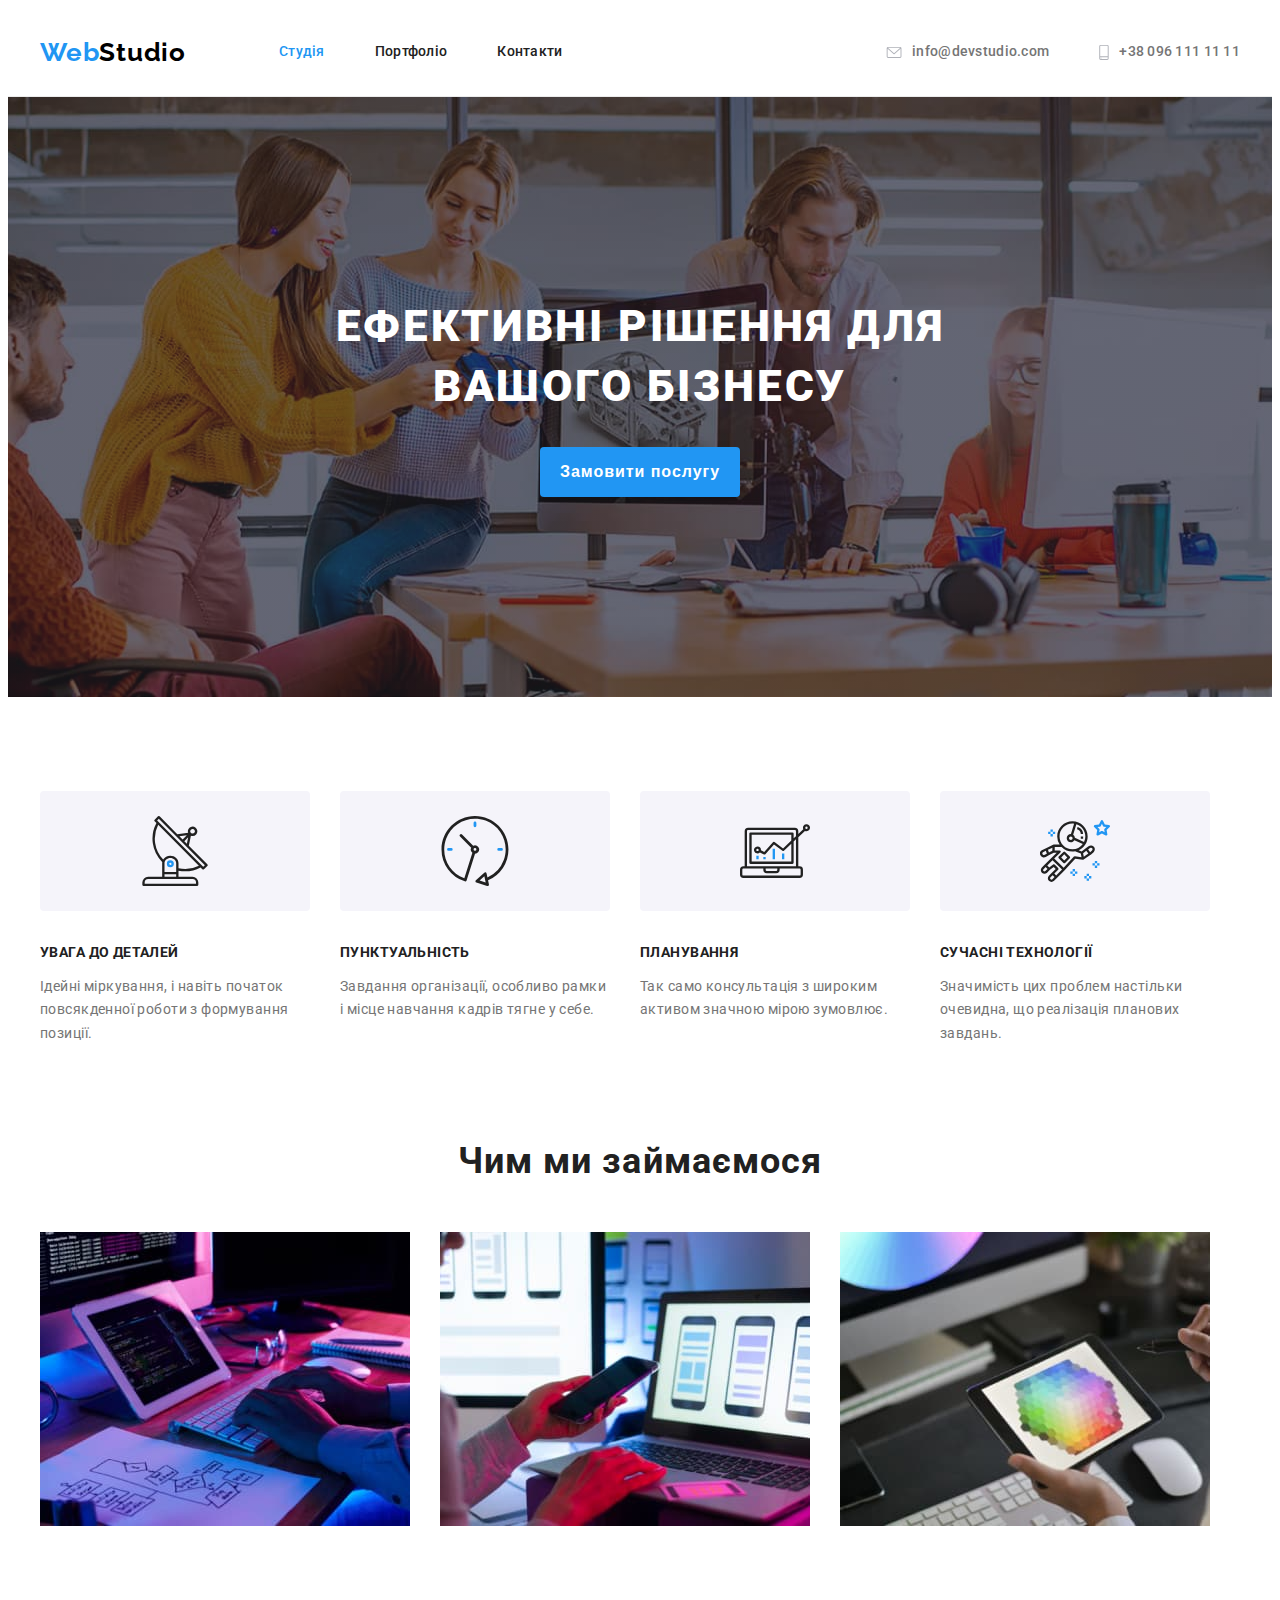
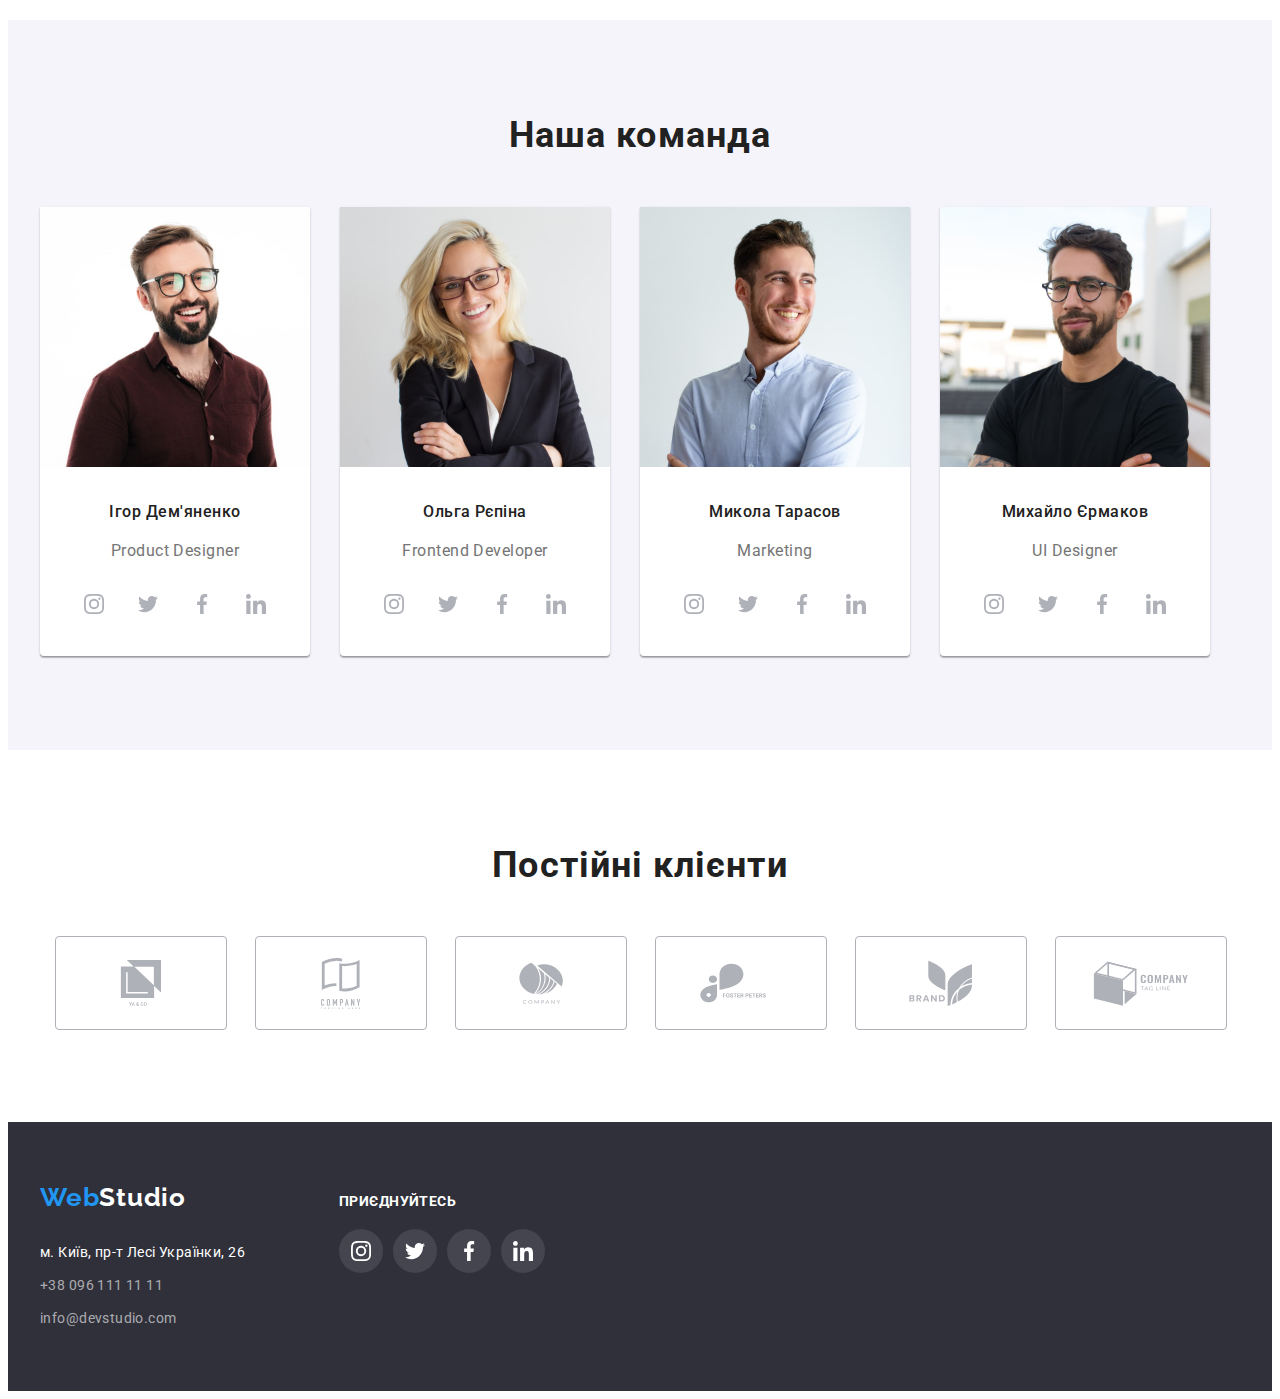
==== commit dd61c836: "save" ====
--- a/index.html
+++ b/index.html
@@ -47,7 +47,7 @@
               href="mailto:info@devstudio.com"
             >
               <svg width="16" height="12" class="heder-icon">
-                <use href="./images/symbol-defs.svg#icon-envelope"></use>
+                <use href="./images/icons.svg#icon-envelope"></use>
               </svg>
               info@devstudio.com</a
             >
@@ -57,7 +57,7 @@
               class="contacts-link link contacts-heder-icon"
               href="tel:+380961111111"
               ><svg width="10" height="16" class="heder-icon">
-                <use href="./images/symbol-defs.svg#icon-smartphone"></use>
+                <use href="./images/icons.svg#icon-smartphone"></use>
               </svg>
               +38 096 111 11 11</a
             >
@@ -84,7 +84,7 @@
             <li class="advantages-item">
               <div class="advantages-img">
                 <svg width="70" height="70">
-                  <use href="./images/symbol-defs.svg#icon-antenna"></use>
+                  <use href="./images/icons.svg#icon-antenna"></use>
                 </svg>
               </div>
               <h3 class="advantages-list-title">УВАГА ДО ДЕТАЛЕЙ</h3>
@@ -96,7 +96,7 @@
             <li class="advantages-item">
               <div class="advantages-img">
                 <svg width="70" height="70">
-                  <use href="./images/symbol-defs.svg#icon-clock"></use>
+                  <use href="./images/icons.svg#icon-clock"></use>
                 </svg>
               </div>
               <h3 class="advantages-list-title">ПУНКТУАЛЬНІСТЬ</h3>
@@ -108,7 +108,7 @@
             <li class="advantages-item">
               <div class="advantages-img">
                 <svg width="70" height="70">
-                  <use href="./images/symbol-defs.svg#icon-diagram"></use>
+                  <use href="./images/icons.svg#icon-diagram"></use>
                 </svg>
               </div>
               <h3 class="advantages-list-title">ПЛАНУВАННЯ</h3>
@@ -119,7 +119,7 @@
             <li class="advantages-item">
               <div class="advantages-img">
                 <svg width="70" height="70">
-                  <use href="./images/symbol-defs.svg#icon-astronaut"></use>
+                  <use href="./images/icons.svg#icon-astronaut"></use>
                 </svg>
               </div>
               <h3 class="advantages-list-title">СУЧАСНІ ТЕХНОЛОГІЇ</h3>
@@ -191,49 +191,43 @@
                       rel="noopener"
                     >
                       <svg class="team-soc-icon">
-                        <use
-                          href="./images/symbol-defs.svg#icon-instagram"
-                        ></use>
-                      </svg>
-                    </a>
-                  </li>
-                  <li class="team-soc-item">
-                    <a
-                      href=""
-                      class="team-soc-link link"
-                      target="_blank"
-                      rel="noopener"
-                    >
-                      <svg class="team-soc-icon">
-                        <use href="./images/symbol-defs.svg#icon-twitter"></use>
-                      </svg>
-                    </a>
-                  </li>
-                  <li class="team-soc-item">
-                    <a
-                      href=""
-                      class="team-soc-link link"
-                      target="_blank"
-                      rel="noopener"
-                    >
-                      <svg class="team-soc-icon">
-                        <use
-                          href="./images/symbol-defs.svg#icon-facebook"
-                        ></use>
-                      </svg>
-                    </a>
-                  </li>
-                  <li class="team-soc-item">
-                    <a
-                      href=""
-                      class="team-soc-link link"
-                      target="_blank"
-                      rel="noopener"
-                    >
-                      <svg class="team-soc-icon">
-                        <use
-                          href="./images/symbol-defs.svg#icon-linkedin"
-                        ></use>
+                        <use href="./images/icons.svg#icon-instagram"></use>
+                      </svg>
+                    </a>
+                  </li>
+                  <li class="team-soc-item">
+                    <a
+                      href=""
+                      class="team-soc-link link"
+                      target="_blank"
+                      rel="noopener"
+                    >
+                      <svg class="team-soc-icon">
+                        <use href="./images/icons.svg#icon-twitter"></use>
+                      </svg>
+                    </a>
+                  </li>
+                  <li class="team-soc-item">
+                    <a
+                      href=""
+                      class="team-soc-link link"
+                      target="_blank"
+                      rel="noopener"
+                    >
+                      <svg class="team-soc-icon">
+                        <use href="./images/icons.svg#icon-facebook"></use>
+                      </svg>
+                    </a>
+                  </li>
+                  <li class="team-soc-item">
+                    <a
+                      href=""
+                      class="team-soc-link link"
+                      target="_blank"
+                      rel="noopener"
+                    >
+                      <svg class="team-soc-icon">
+                        <use href="./images/icons.svg#icon-linkedin"></use>
                       </svg>
                     </a>
                   </li>
@@ -259,49 +253,43 @@
                       rel="noopener"
                     >
                       <svg class="team-soc-icon">
-                        <use
-                          href="./images/symbol-defs.svg#icon-instagram"
-                        ></use>
-                      </svg>
-                    </a>
-                  </li>
-                  <li class="team-soc-item">
-                    <a
-                      href=""
-                      class="team-soc-link link"
-                      target="_blank"
-                      rel="noopener"
-                    >
-                      <svg class="team-soc-icon">
-                        <use href="./images/symbol-defs.svg#icon-twitter"></use>
-                      </svg>
-                    </a>
-                  </li>
-                  <li class="team-soc-item">
-                    <a
-                      href=""
-                      class="team-soc-link link"
-                      target="_blank"
-                      rel="noopener"
-                    >
-                      <svg class="team-soc-icon">
-                        <use
-                          href="./images/symbol-defs.svg#icon-facebook"
-                        ></use>
-                      </svg>
-                    </a>
-                  </li>
-                  <li class="team-soc-item">
-                    <a
-                      href=""
-                      class="team-soc-link link"
-                      target="_blank"
-                      rel="noopener"
-                    >
-                      <svg class="team-soc-icon">
-                        <use
-                          href="./images/symbol-defs.svg#icon-linkedin"
-                        ></use>
+                        <use href="./images/icons.svg#icon-instagram"></use>
+                      </svg>
+                    </a>
+                  </li>
+                  <li class="team-soc-item">
+                    <a
+                      href=""
+                      class="team-soc-link link"
+                      target="_blank"
+                      rel="noopener"
+                    >
+                      <svg class="team-soc-icon">
+                        <use href="./images/icons.svg#icon-twitter"></use>
+                      </svg>
+                    </a>
+                  </li>
+                  <li class="team-soc-item">
+                    <a
+                      href=""
+                      class="team-soc-link link"
+                      target="_blank"
+                      rel="noopener"
+                    >
+                      <svg class="team-soc-icon">
+                        <use href="./images/icons.svg#icon-facebook"></use>
+                      </svg>
+                    </a>
+                  </li>
+                  <li class="team-soc-item">
+                    <a
+                      href=""
+                      class="team-soc-link link"
+                      target="_blank"
+                      rel="noopener"
+                    >
+                      <svg class="team-soc-icon">
+                        <use href="./images/icons.svg#icon-linkedin"></use>
                       </svg>
                     </a>
                   </li>
@@ -326,49 +314,43 @@
                       target="_blank"
                       rel="noopener"
                       ><svg class="team-soc-icon">
-                        <use
-                          href="./images/symbol-defs.svg#icon-instagram"
-                        ></use>
-                      </svg>
-                    </a>
-                  </li>
-                  <li class="team-soc-item">
-                    <a
-                      href=""
-                      class="team-soc-link link"
-                      target="_blank"
-                      rel="noopener"
-                    >
-                      <svg class="team-soc-icon">
-                        <use href="./images/symbol-defs.svg#icon-twitter"></use>
-                      </svg>
-                    </a>
-                  </li>
-                  <li class="team-soc-item">
-                    <a
-                      href=""
-                      class="team-soc-link link"
-                      target="_blank"
-                      rel="noopener"
-                    >
-                      <svg class="team-soc-icon">
-                        <use
-                          href="./images/symbol-defs.svg#icon-facebook"
-                        ></use>
-                      </svg>
-                    </a>
-                  </li>
-                  <li class="team-soc-item">
-                    <a
-                      href=""
-                      class="team-soc-link link"
-                      target="_blank"
-                      rel="noopener"
-                    >
-                      <svg class="team-soc-icon">
-                        <use
-                          href="./images/symbol-defs.svg#icon-linkedin"
-                        ></use>
+                        <use href="./images/icons.svg#icon-instagram"></use>
+                      </svg>
+                    </a>
+                  </li>
+                  <li class="team-soc-item">
+                    <a
+                      href=""
+                      class="team-soc-link link"
+                      target="_blank"
+                      rel="noopener"
+                    >
+                      <svg class="team-soc-icon">
+                        <use href="./images/icons.svg#icon-twitter"></use>
+                      </svg>
+                    </a>
+                  </li>
+                  <li class="team-soc-item">
+                    <a
+                      href=""
+                      class="team-soc-link link"
+                      target="_blank"
+                      rel="noopener"
+                    >
+                      <svg class="team-soc-icon">
+                        <use href="./images/icons.svg#icon-facebook"></use>
+                      </svg>
+                    </a>
+                  </li>
+                  <li class="team-soc-item">
+                    <a
+                      href=""
+                      class="team-soc-link link"
+                      target="_blank"
+                      rel="noopener"
+                    >
+                      <svg class="team-soc-icon">
+                        <use href="./images/icons.svg#icon-linkedin"></use>
                       </svg>
                     </a>
                   </li>
@@ -394,49 +376,43 @@
                       rel="noopener"
                     >
                       <svg class="team-soc-icon">
-                        <use
-                          href="./images/symbol-defs.svg#icon-instagram"
-                        ></use>
-                      </svg>
-                    </a>
-                  </li>
-                  <li class="team-soc-item">
-                    <a
-                      href=""
-                      class="team-soc-link link"
-                      target="_blank"
-                      rel="noopener"
-                    >
-                      <svg class="team-soc-icon">
-                        <use href="./images/symbol-defs.svg#icon-twitter"></use>
-                      </svg>
-                    </a>
-                  </li>
-                  <li class="team-soc-item">
-                    <a
-                      href=""
-                      class="team-soc-link link"
-                      target="_blank"
-                      rel="noopener"
-                    >
-                      <svg class="team-soc-icon">
-                        <use
-                          href="./images/symbol-defs.svg#icon-facebook"
-                        ></use>
-                      </svg>
-                    </a>
-                  </li>
-                  <li class="team-soc-item">
-                    <a
-                      href=""
-                      class="team-soc-link link"
-                      target="_blank"
-                      rel="noopener"
-                    >
-                      <svg class="team-soc-icon">
-                        <use
-                          href="./images/symbol-defs.svg#icon-linkedin"
-                        ></use>
+                        <use href="./images/icons.svg#icon-instagram"></use>
+                      </svg>
+                    </a>
+                  </li>
+                  <li class="team-soc-item">
+                    <a
+                      href=""
+                      class="team-soc-link link"
+                      target="_blank"
+                      rel="noopener"
+                    >
+                      <svg class="team-soc-icon">
+                        <use href="./images/icons.svg#icon-twitter"></use>
+                      </svg>
+                    </a>
+                  </li>
+                  <li class="team-soc-item">
+                    <a
+                      href=""
+                      class="team-soc-link link"
+                      target="_blank"
+                      rel="noopener"
+                    >
+                      <svg class="team-soc-icon">
+                        <use href="./images/icons.svg#icon-facebook"></use>
+                      </svg>
+                    </a>
+                  </li>
+                  <li class="team-soc-item">
+                    <a
+                      href=""
+                      class="team-soc-link link"
+                      target="_blank"
+                      rel="noopener"
+                    >
+                      <svg class="team-soc-icon">
+                        <use href="./images/icons.svg#icon-linkedin"></use>
                       </svg>
                     </a>
                   </li>
@@ -455,43 +431,43 @@
           <ul class="regular-customers-list list">
             <li class="regular-customers-item">
               <a href="" class="regular-customers-link link">
-                <svg class="regular-customer-icon">
-                  <use href="./images/symbol-defs.svg#icon-group"></use>
+                <svg class="regular-customer-icon" widht="41" height="46">
+                  <use href="./images/icons.svg#icon-group"></use>
                 </svg>
               </a>
             </li>
             <li class="regular-customers-item">
               <a href="" class="regular-customers-link link">
-                <svg class="regular-customer-icon">
-                  <use href="./images/symbol-defs.svg#icon-group-1"></use>
+                <svg class="regular-customer-icon" widht="40" height="51">
+                  <use href="./images/icons.svg#icon-group-1"></use>
                 </svg>
               </a>
             </li>
             <li class="regular-customers-item">
               <a href="" class="regular-customers-link link">
-                <svg class="regular-customer-icon">
-                  <use href="./images/symbol-defs.svg#icon-group-2"></use>
+                <svg class="regular-customer-icon" widht="45" height="42">
+                  <use href="./images/icons.svg#icon-group-2"></use>
                 </svg>
               </a>
             </li>
             <li class="regular-customers-item">
               <a href="" class="regular-customers-link link">
-                <svg class="regular-customer-icon">
-                  <use href="./images/symbol-defs.svg#icon-group-3"></use>
+                <svg class="regular-customer-icon" widht="84" height="40">
+                  <use href="./images/icons.svg#icon-group-3"></use>
                 </svg>
               </a>
             </li>
             <li class="regular-customers-item">
               <a href="" class="regular-customers-link link">
-                <svg class="regular-customer-icon">
-                  <use href="./images/symbol-defs.svg#icon-group-4"></use>
+                <svg class="regular-customer-icon" widht="63" height="47">
+                  <use href="./images/icons.svg#icon-group-4"></use>
                 </svg>
               </a>
             </li>
             <li class="regular-customers-item">
               <a href="" class="regular-customers-link link">
-                <svg class="regular-customer-icon">
-                  <use href="./images/symbol-defs.svg#icon-group-5"></use>
+                <svg class="regular-customer-icon" widht="94" height="45">
+                  <use href="./images/icons.svg#icon-group-5"></use>
                 </svg>
               </a>
             </li>
@@ -533,28 +509,28 @@
             <li class="footer-soc-item">
               <a href="" class="footer-soc-link link">
                 <svg class="footer-soc-icon">
-                  <use href="./images/symbol-defs.svg#icon-instagram"></use>
+                  <use href="./images/icons.svg#icon-instagram"></use>
                 </svg>
               </a>
             </li>
             <li class="footer-soc-item">
               <a href="" class="footer-soc-link link">
                 <svg class="footer-soc-icon">
-                  <use href="./images/symbol-defs.svg#icon-twitter"></use>
+                  <use href="./images/icons.svg#icon-twitter"></use>
                 </svg>
               </a>
             </li>
             <li class="footer-soc-item">
               <a href="" class="footer-soc-link link">
                 <svg class="footer-soc-icon">
-                  <use href="./images/symbol-defs.svg#icon-facebook"></use>
+                  <use href="./images/icons.svg#icon-facebook"></use>
                 </svg>
               </a>
             </li>
             <li class="footer-soc-item">
               <a href="" class="footer-soc-link link">
                 <svg class="footer-soc-icon">
-                  <use href="./images/symbol-defs.svg#icon-linkedin"></use>
+                  <use href="./images/icons.svg#icon-linkedin"></use>
                 </svg>
               </a>
             </li>
--- a/css/styles.css
+++ b/css/styles.css
@@ -387,10 +387,6 @@
     fill: var(--icon-color);
 }
 
-.regular-customer-icon {
-    width: 106px;
-    height: 60px;
-}
 
 .regular-customers-link:hover, .regular-customers-link:focus {
     border-color: var(--hover-color);
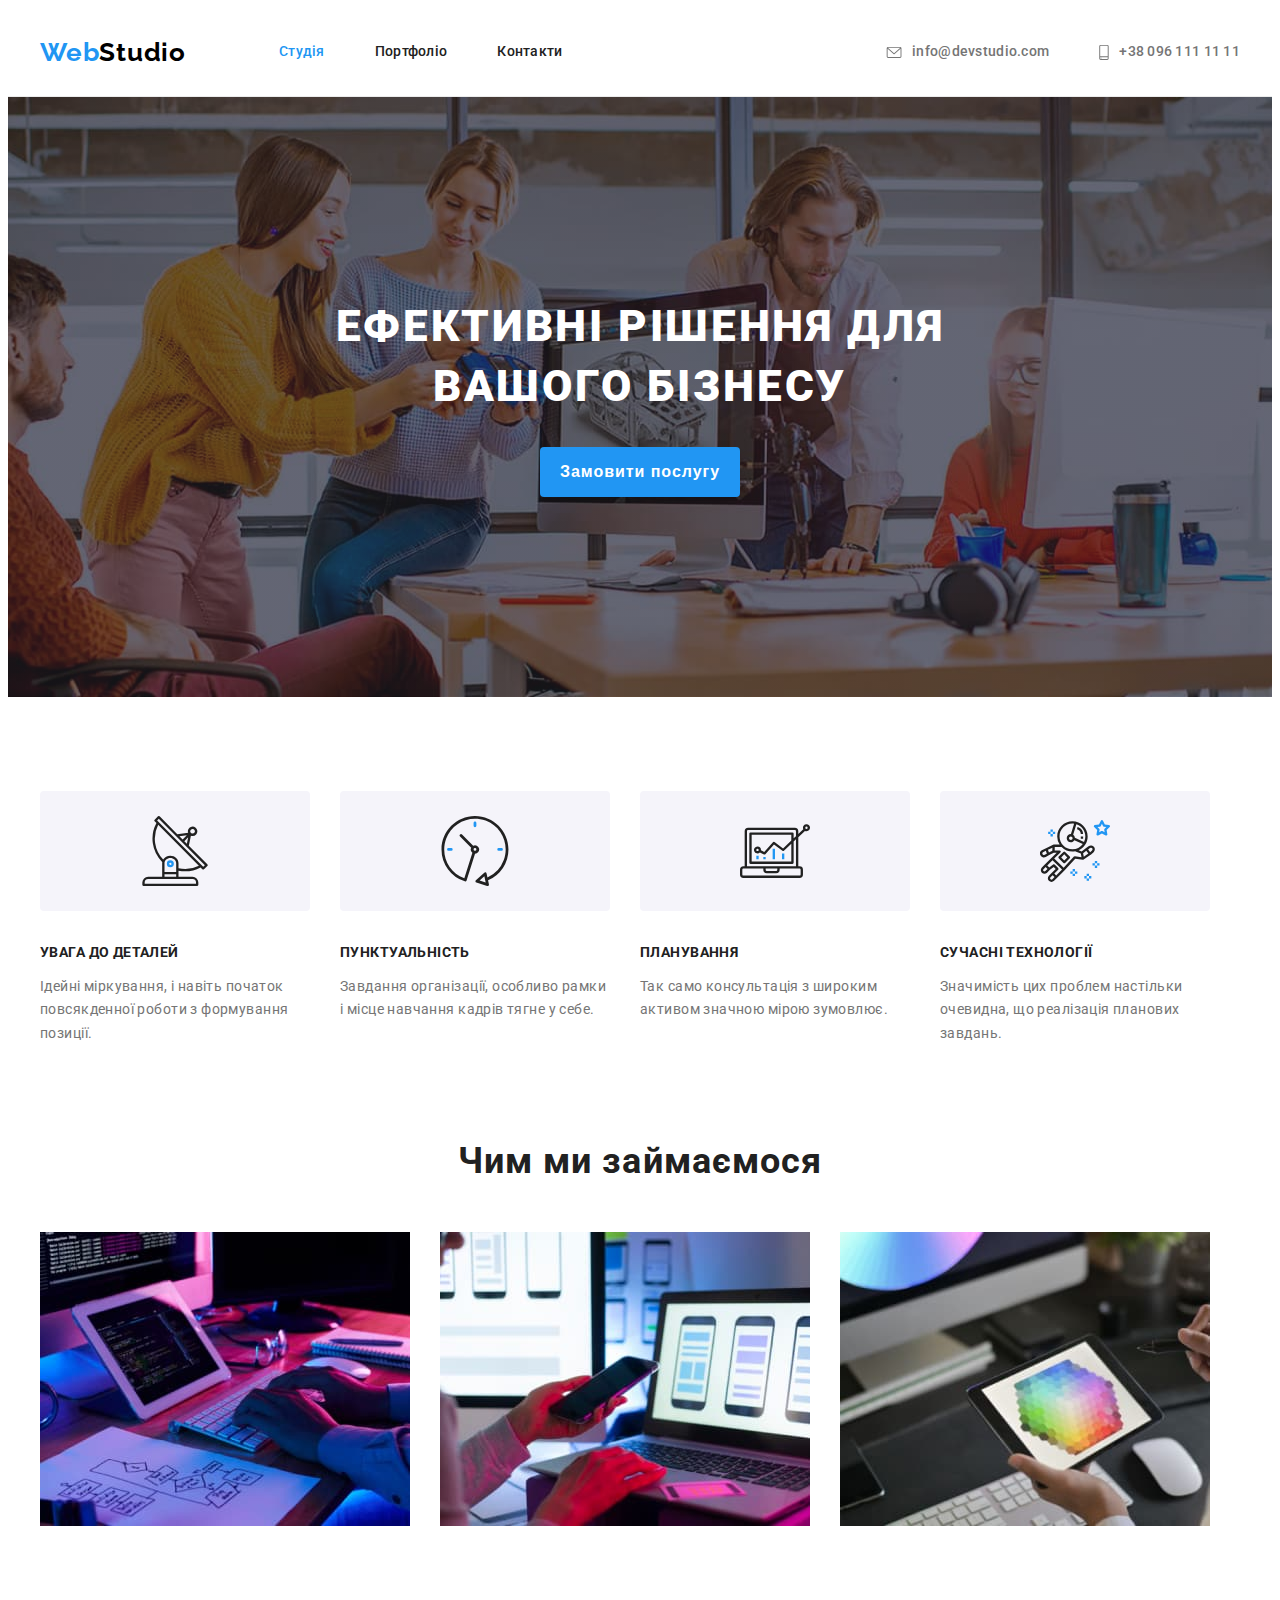
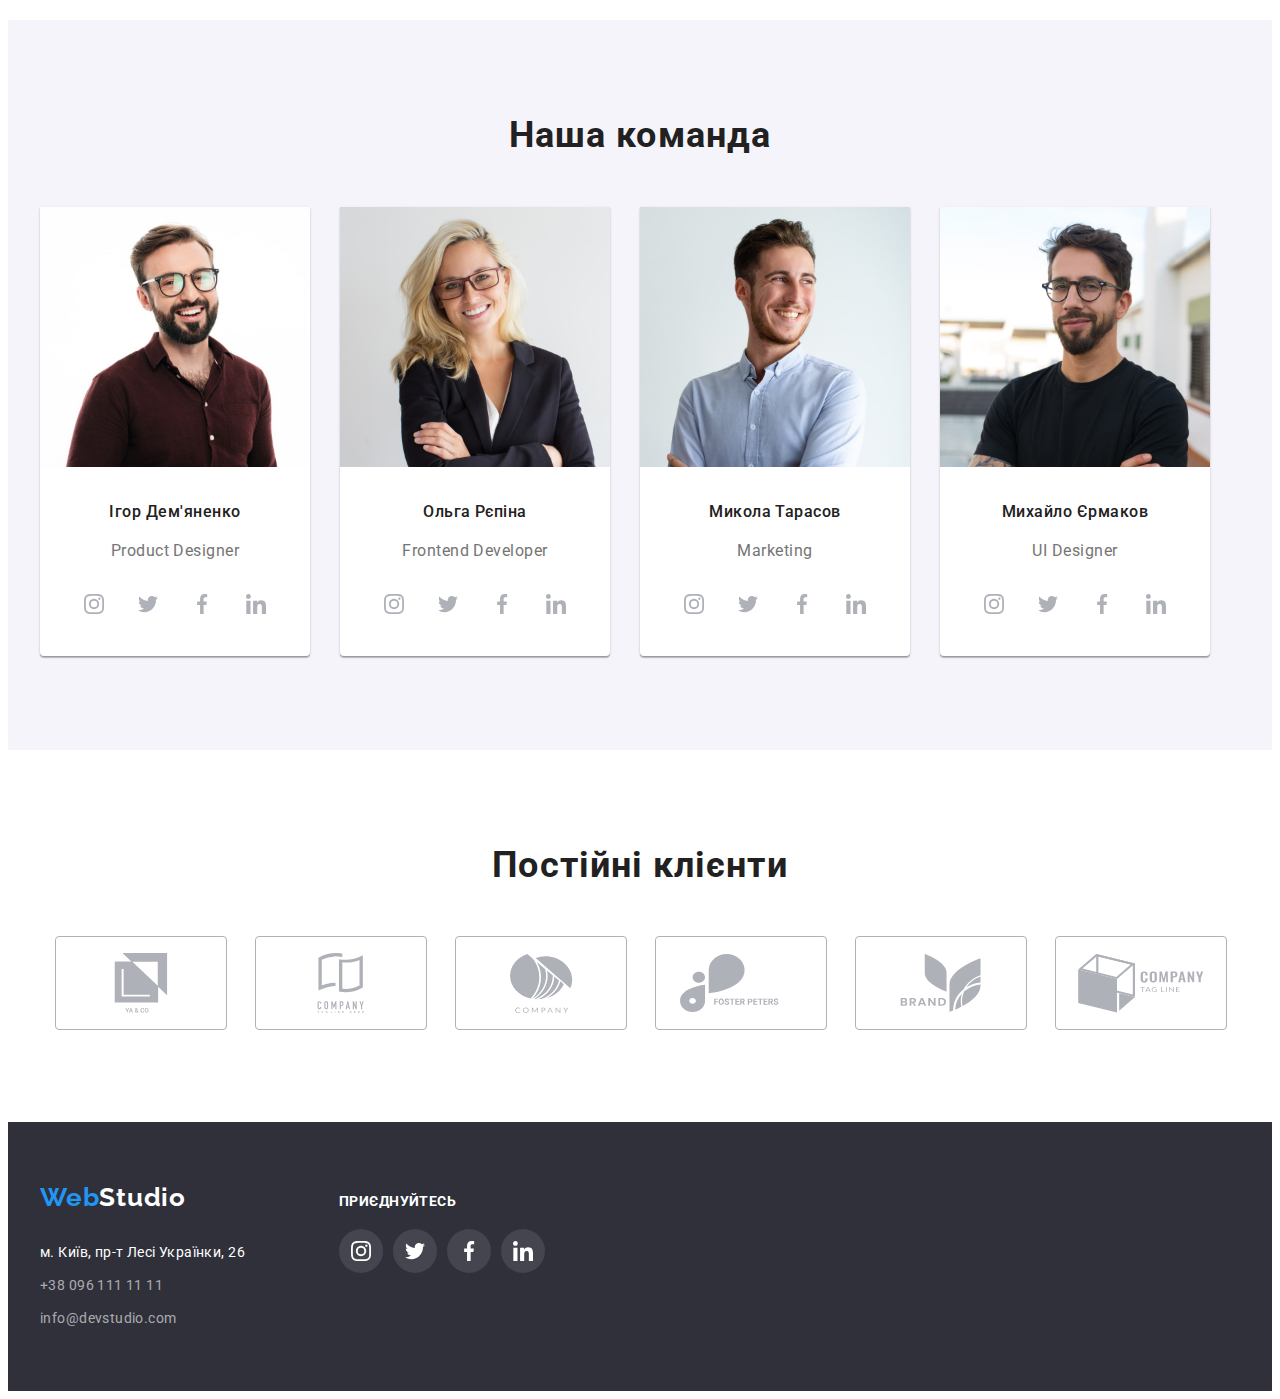
==== commit 5dc9cb75: "save" ====
--- a/index.html
+++ b/index.html
@@ -431,42 +431,42 @@
           <ul class="regular-customers-list list">
             <li class="regular-customers-item">
               <a href="" class="regular-customers-link link">
-                <svg class="regular-customer-icon" widht="41" height="46">
+                <svg class="regular-customer-icon" widht="106" height="60">
                   <use href="./images/icons.svg#icon-group"></use>
                 </svg>
               </a>
             </li>
             <li class="regular-customers-item">
               <a href="" class="regular-customers-link link">
-                <svg class="regular-customer-icon" widht="40" height="51">
+                <svg class="regular-customer-icon" widht="106" height="60">
                   <use href="./images/icons.svg#icon-group-1"></use>
                 </svg>
               </a>
             </li>
             <li class="regular-customers-item">
               <a href="" class="regular-customers-link link">
-                <svg class="regular-customer-icon" widht="45" height="42">
+                <svg class="regular-customer-icon" widht="106" height="60">
                   <use href="./images/icons.svg#icon-group-2"></use>
                 </svg>
               </a>
             </li>
             <li class="regular-customers-item">
               <a href="" class="regular-customers-link link">
-                <svg class="regular-customer-icon" widht="84" height="40">
+                <svg class="regular-customer-icon" widht="106" height="60">
                   <use href="./images/icons.svg#icon-group-3"></use>
                 </svg>
               </a>
             </li>
             <li class="regular-customers-item">
               <a href="" class="regular-customers-link link">
-                <svg class="regular-customer-icon" widht="63" height="47">
+                <svg class="regular-customer-icon" widht="106" height="60">
                   <use href="./images/icons.svg#icon-group-4"></use>
                 </svg>
               </a>
             </li>
             <li class="regular-customers-item">
               <a href="" class="regular-customers-link link">
-                <svg class="regular-customer-icon" widht="94" height="45">
+                <svg class="regular-customer-icon" widht="106" height="60">
                   <use href="./images/icons.svg#icon-group-5"></use>
                 </svg>
               </a>
@@ -504,7 +504,7 @@
           </address>
         </div>
         <div class="footer-soc">
-          <h3 class="footer-soc-title">приєднуйтесь</h3>
+          <p class="footer-soc-text">приєднуйтесь</p>
           <ul class="footer-soc-list list">
             <li class="footer-soc-item">
               <a href="" class="footer-soc-link link">
--- a/css/styles.css
+++ b/css/styles.css
@@ -120,7 +120,7 @@
 
 .heder-icon {
     margin-right: 10px;
-    fill: var(--icon-color);
+    fill: currentColor;
 }
 
  .contacts-link:hover, .contacts-link:focus {
@@ -352,7 +352,7 @@
   background-color: var(--hover-color);
 }
 
-.team-soc-link:hover .team-soc-icon {
+.team-soc-link:hover .team-soc-icon, .team-soc-link:focus .team-soc-icon {
     fill: var(--main-color);
 }
 
@@ -385,6 +385,7 @@
     align-items: center;
     justify-content: center;
     fill: var(--icon-color);
+    outline: none;
 }
 
 
@@ -395,6 +396,7 @@
 .regular-customers-link:hover .regular-customer-icon,
 .regular-customers-link:focus .regular-customer-icon {
     fill: var(--hover-color);
+    border-color: var(--hover-color);
 }
 
 /*--------------------------------------- footer -----------------------------------------------------*/
@@ -435,7 +437,7 @@
 
 
 
-.footer-soc-title {
+.footer-soc-text {
     font-family: var(--font-family);
     font-weight: 700;
     font-size: 14px;
@@ -479,10 +481,12 @@
 
 .footer-wrap {
     display: flex;
-    gap: 94px;
     align-items: baseline;
 }
 
+.footer-soc {
+    margin-left: 94px;
+}
 /* ********************************************** PORTFOLIO ****************************************************** */
 
 .portfolio {
@@ -548,7 +552,11 @@
     width: 370px;
 }
 
-.portfolio-item:hover, .portfolio-item:focus {
+.portfolio-link {
+    display: block;
+}
+
+.portfolio-link:hover, .portfolio-link:focus {
     box-shadow: 1px 4px 6px 0 rgba(0, 0, 0, 0.16), 0 4px 4px 0 rgba(0, 0, 0, 0.06), 0 1px 1px 0 rgba(0, 0, 0, 0.12);
 }
 
